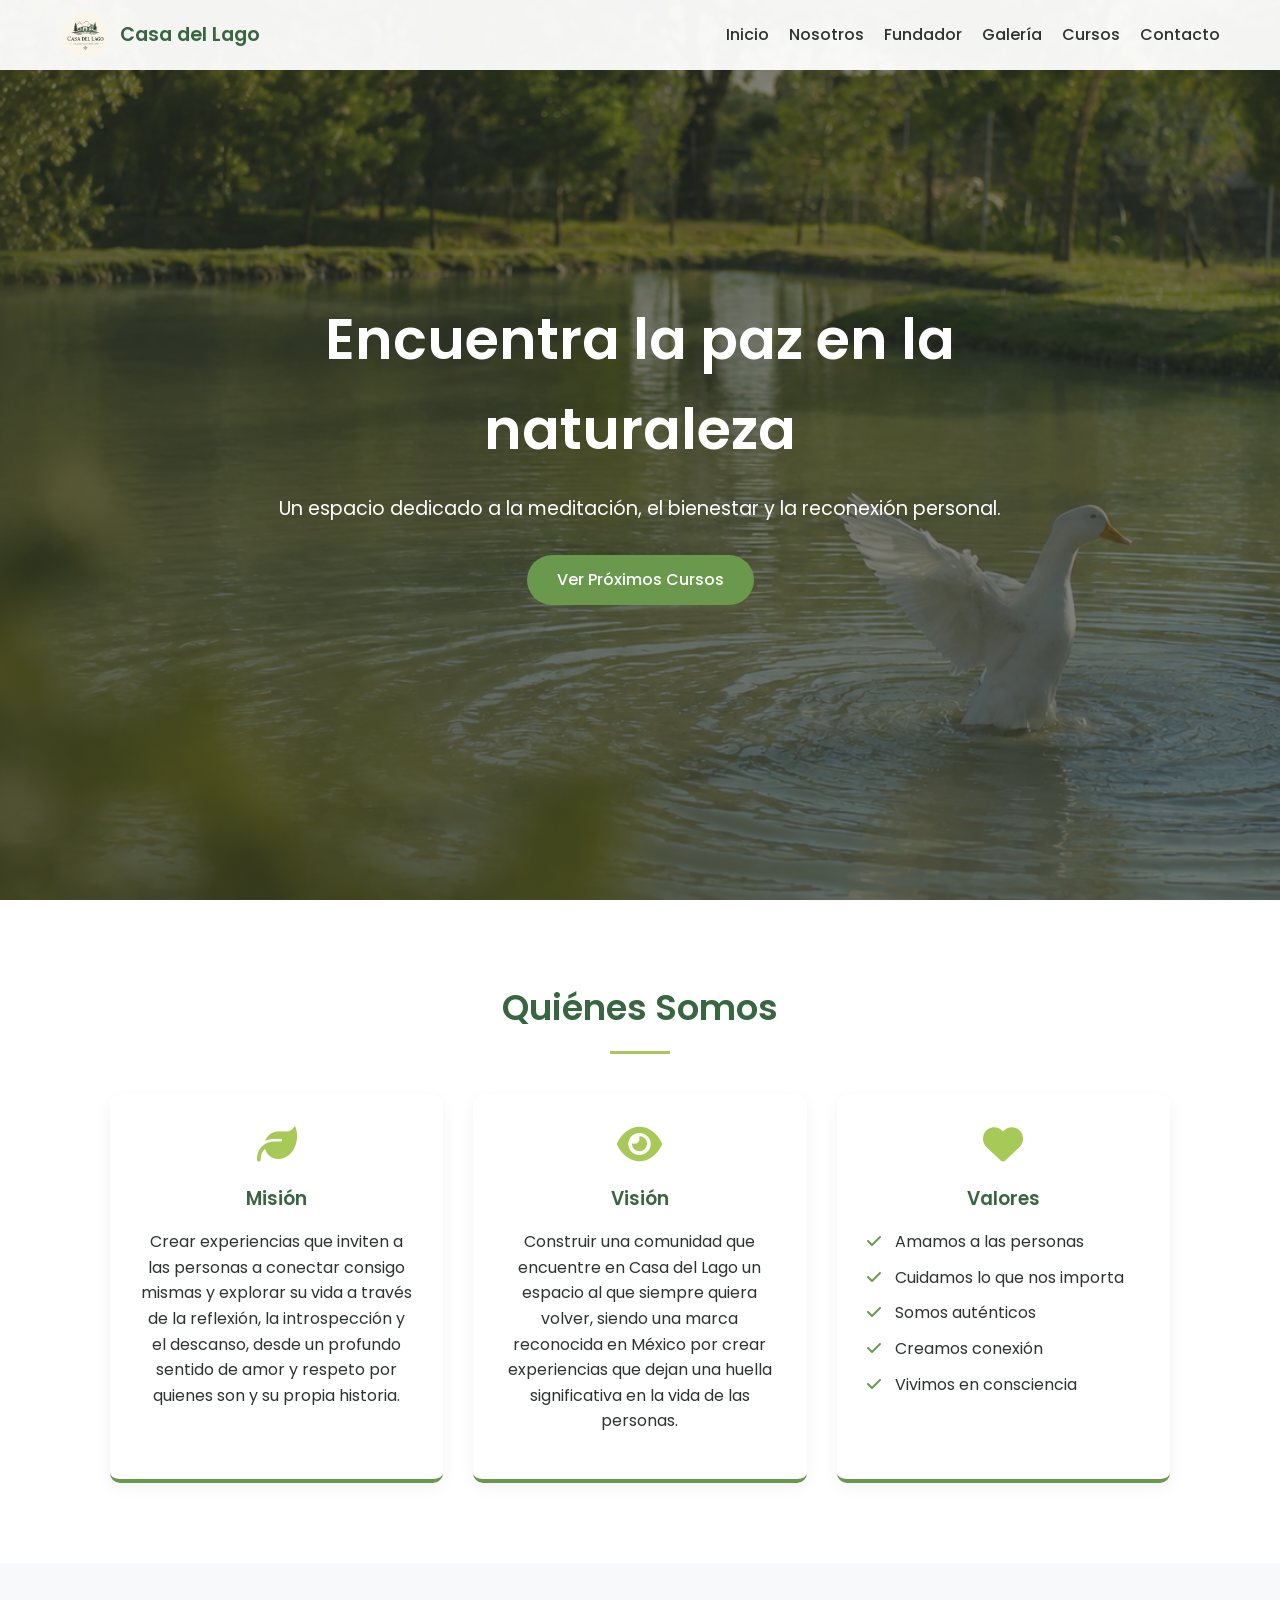
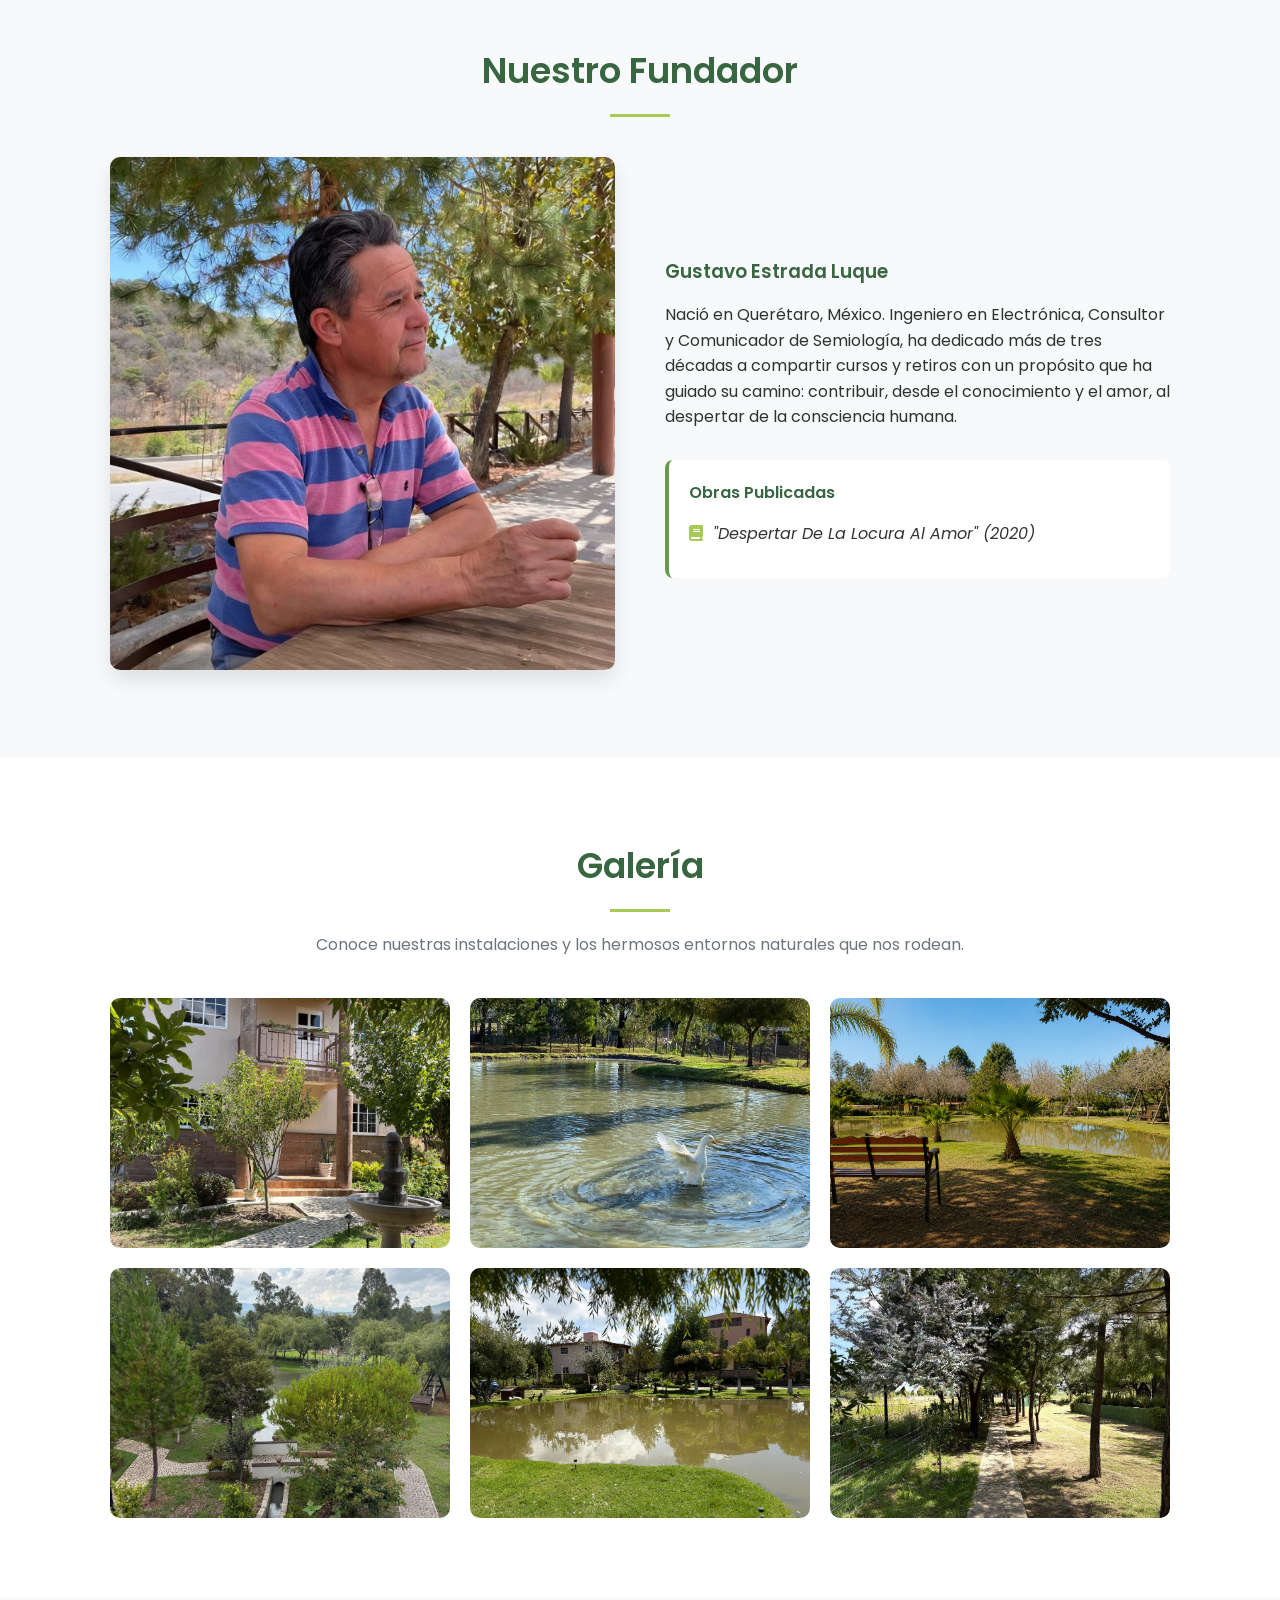
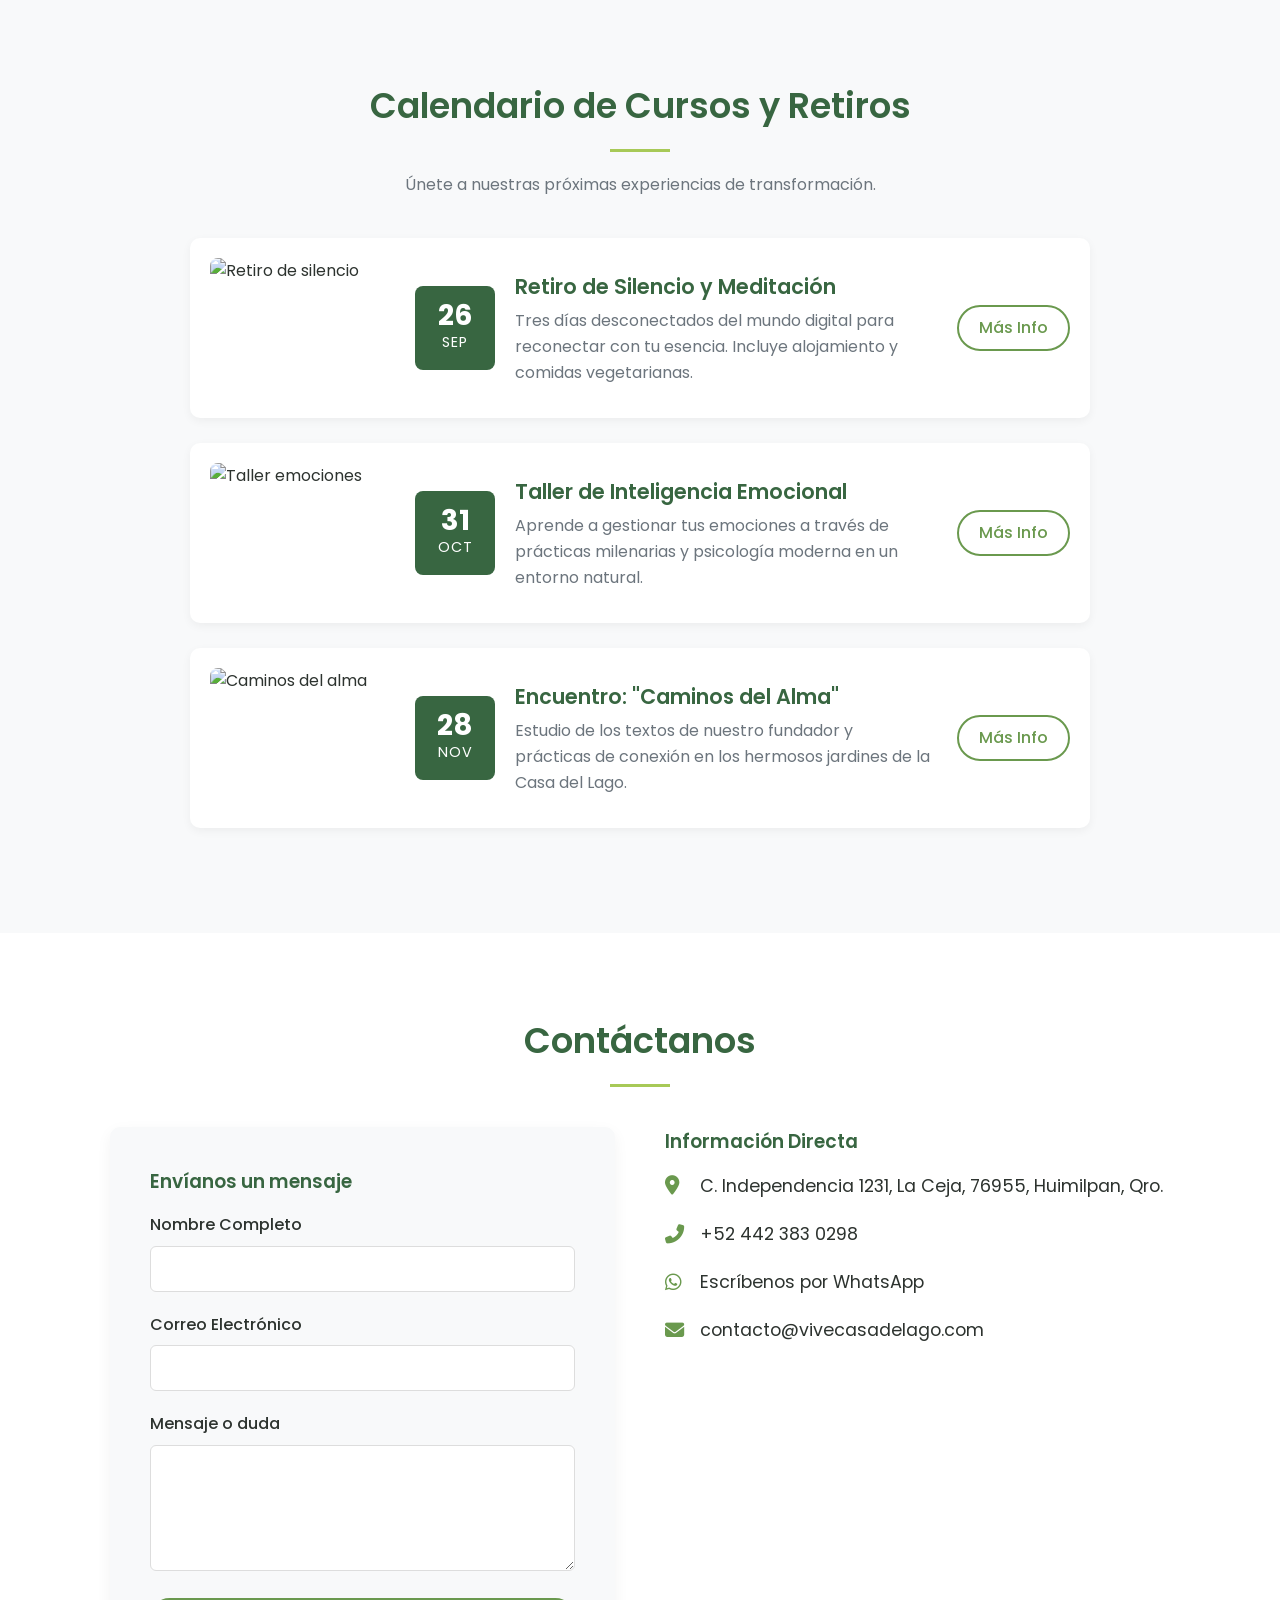
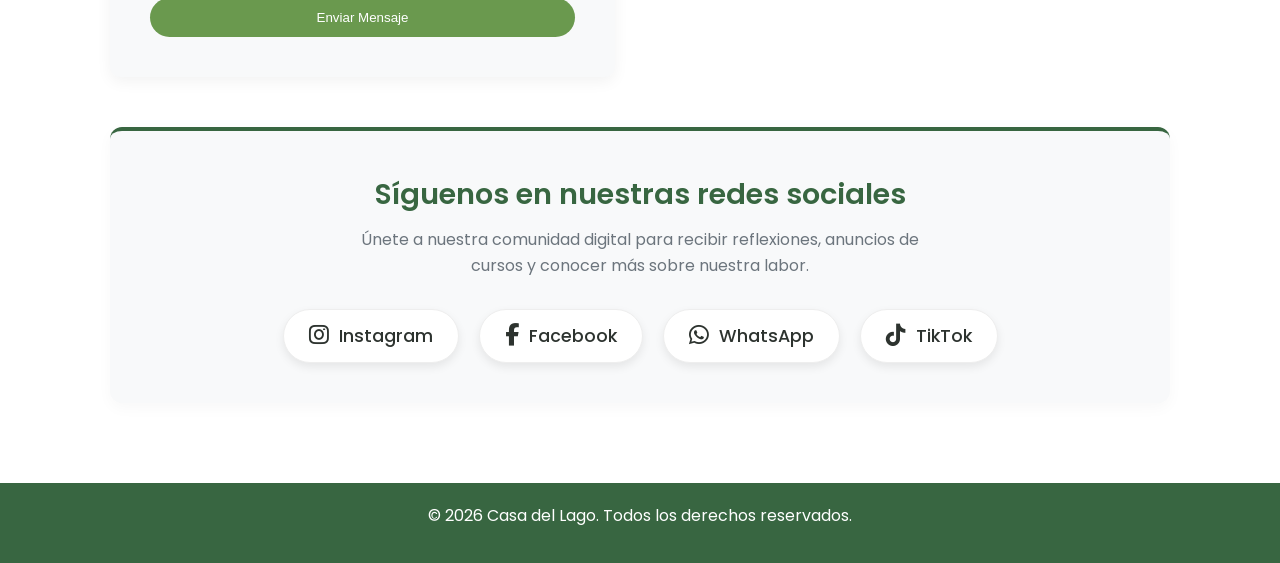
==== index.html @ ac2b89fc "Add files via upload" ====
<!DOCTYPE html>
<html lang="es">
<head>
    <meta charset="UTF-8">
    <meta name="viewport" content="width=device-width, initial-scale=1.0">
    <title>Casa del Lago | Centro de retiros</title>
    <!-- Google Fonts: Poppins -->
    <link href="https://fonts.googleapis.com/css2?family=Poppins:wght@300;400;500;600;700&display=swap" rel="stylesheet">
    <!-- Font Awesome -->
    <link rel="stylesheet" href="https://cdnjs.cloudflare.com/ajax/libs/font-awesome/6.4.0/css/all.min.css">
    <link rel="stylesheet" href="css/styles.css">
</head>
<body>

    <!-- Navegación -->
    <nav id="navbar">
        <div class="nav-container">
            <div class="logo">
                <img src="./assets/logo_sf.png" alt="Logo Casa del Lago">
                <span>Casa del Lago</span>
            </div>
            <ul class="nav-links">
                <li><a href="#inicio">Inicio</a></li>
                <li><a href="#nosotros">Nosotros</a></li>
                <li><a href="#fundador">Fundador</a></li>
                <li><a href="#galeria">Galería</a></li>
                <li><a href="#calendario">Cursos</a></li>
                <li><a href="#contacto">Contacto</a></li>
            </ul>
            <div class="hamburger">
                <i class="fas fa-bars"></i>
            </div>
        </div>
    </nav>

    <!-- Sección Inicio -->
    <header id="inicio" class="hero-section">
        <div class="hero-content">
            <h1>Encuentra la paz en la naturaleza</h1>
            <p>Un espacio dedicado a la meditación, el bienestar y la reconexión personal.</p>
            <a href="#calendario" class="btn-primary">Ver Próximos Cursos</a>
        </div>
    </header>

    <!-- Sección Nosotros -->
    <section id="nosotros" class="section">
        <div class="container">
            <h2 class="section-title">Quiénes Somos</h2>
            <div class="grid-3">
                <div class="card">
                    <i class="fas fa-leaf card-icon"></i>
                    <h3>Misión</h3>
                    <p>Crear experiencias que inviten a las personas a conectar consigo mismas y explorar su vida a través de la reflexión, la introspección y el descanso, desde un profundo sentido de amor y respeto por quienes son y su propia historia.</p>
                </div>
                <div class="card">
                    <i class="fas fa-eye card-icon"></i>
                    <h3>Visión</h3>
                    <p>Construir una comunidad que encuentre en Casa del Lago un espacio al que siempre quiera volver, siendo una marca reconocida en México por crear experiencias que dejan una huella significativa en la vida de las personas.</p>
                </div>
                <div class="card">
                    <i class="fas fa-heart card-icon"></i>
                    <h3>Valores</h3>
                    <ul class="valores-list">
                        <li><i class="fas fa-check"></i> Amamos a las personas</li>
                        <li><i class="fas fa-check"></i> Cuidamos lo que nos importa</li>
                        <li><i class="fas fa-check"></i> Somos auténticos</li>
                        <li><i class="fas fa-check"></i> Creamos conexión</li>
                        <li><i class="fas fa-check"></i> Vivimos en consciencia</li>

                    </ul>
                </div>
            </div>
        </div>
    </section>

    <!-- Sección Fundador -->
    <section id="fundador" class="section bg-light">
        <div class="container">
            <h2 class="section-title">Nuestro Fundador</h2>
            <div class="fundador-content">
                <div class="fundador-img">
                    <img src="./assets/Fundador.jpeg" alt="Fundador Casa del Lago">
                </div>
                <div class="fundador-texto">
                    <h3>Gustavo Estrada Luque</h3>
                    <p>Nació en Querétaro, México. Ingeniero en Electrónica, Consultor y Comunicador de Semiología, ha dedicado más de tres décadas a compartir cursos y retiros con un propósito que ha guiado su camino: contribuir, desde el conocimiento y el amor, al despertar de la consciencia humana.</p>
                    <div class="libros-section">
                        <h4>Obras Publicadas</h4>
                        <ul class="libros-list">
                        <!--<li url ="https://www.amazon.com.mx/Despertar-Locura-Al-Amor-Reflexiones/dp/1506535712"><i class="fas fa-book"></i> <em>"Despertar De La Locura Al Amor"</em> (2020)</li> -->
                        <li>
                          <i class="fas fa-book"></i> 
                          <a href="https://www.amazon.com.mx/Despertar-Locura-Al-Amor-Reflexiones/dp/1506535712" target="_blank" rel="noopener noreferrer" class="enlace-libro">
                            <em>"Despertar De La Locura Al Amor" (2020)</em>
                          </a> 
                        </li>
                        </ul>
                    </div>
                </div>
            </div>
        </div>
    </section>

    <!-- Sección Galería (NUEVA) -->
    <section id="galeria" class="section">
        <div class="container">
            <h2 class="section-title">Galería</h2>
            <p class="section-subtitle">Conoce nuestras instalaciones y los hermosos entornos naturales que nos rodean.</p>
            <div class="galeria-grid">
                <!-- Reemplazar src con imágenes de tu galería -->
                <img src="./assets/Galeria_1.jpeg" alt="Yoga en la naturaleza" class="galeria-img">
                <img src="./assets/Galeria_2.jpg" alt="Jardines del centro" class="galeria-img">
                <img src="./assets/Galeria_3.png" alt="Meditación grupal" class="galeria-img">
                <img src="./assets/Galeria_4.jpeg" alt="Habitaciones de retiro" class="galeria-img">
                <img src="./assets/Galeria_5.JPEG" alt="Sendero natural" class="galeria-img">
                <img src="./assets/Galeria_6.JPEG" alt="Capilla de oración" class="galeria-img">
            </div>
        </div>
    </section>

    <!-- Sección Calendario / Cursos (ACTUALIZADA CON IMÁGENES) -->
    <section id="calendario" class="section bg-light">
        <div class="container">
            <h2 class="section-title">Calendario de Cursos y Retiros</h2>
            <p class="section-subtitle">Únete a nuestras próximas experiencias de transformación.</p>
            
            <div class="calendario-lista">
                <!-- Curso 1 -->
                <div class="curso-item">
                    <div class="curso-img">
                        <img src="https://images.unsplash.com/photo-1593811167562-9cef47bfc4d7?ixlib=rb-4.0.3&auto=format&fit=crop&w=400&q=80" alt="Retiro de silencio">
                    </div>
                    <div class="curso-fecha">
                        <span class="dia">26</span>
                        <span class="mes">SEP</span>
                    </div>
                    <div class="curso-info">
                        <h3>Retiro de Silencio y Meditación</h3>
                        <p>Tres días desconectados del mundo digital para reconectar con tu esencia. Incluye alojamiento y comidas vegetarianas.</p>
                    </div>
                    <div class="curso-accion">
                        <a href="#contacto" class="btn-outline">Más Info</a>
                    </div>
                </div>

                <!-- Curso 2 -->
                <div class="curso-item">
                    <div class="curso-img">
                        <img src="https://images.unsplash.com/photo-1524863479829-916d8e77f114?ixlib=rb-4.0.3&auto=format&fit=crop&w=400&q=80" alt="Taller emociones">
                    </div>
                    <div class="curso-fecha">
                        <span class="dia">31</span>
                        <span class="mes">OCT</span>
                    </div>
                    <div class="curso-info">
                        <h3>Taller de Inteligencia Emocional</h3>
                        <p>Aprende a gestionar tus emociones a través de prácticas milenarias y psicología moderna en un entorno natural.</p>
                    </div>
                    <div class="curso-accion">
                        <a href="#contacto" class="btn-outline">Más Info</a>
                    </div>
                </div>

                <!-- Curso 3 -->
                <div class="curso-item">
                    <div class="curso-img">
                        <img src="https://images.unsplash.com/photo-1505909182942-e2f09aee3e89?ixlib=rb-4.0.3&auto=format&fit=crop&w=400&q=80" alt="Caminos del alma">
                    </div>
                    <div class="curso-fecha">
                        <span class="dia">28</span>
                        <span class="mes">NOV</span>
                    </div>
                    <div class="curso-info">
                        <h3>Encuentro: "Caminos del Alma"</h3>
                        <p>Estudio de los textos de nuestro fundador y prácticas de conexión en los hermosos jardines de la Casa del Lago.</p>
                    </div>
                    <div class="curso-accion">
                        <a href="#contacto" class="btn-outline">Más Info</a>
                    </div>
                </div>
            </div>
        </div>
    </section>

    <!-- Sección Contacto -->
    <section id="contacto" class="section">
        <div class="container">
            <h2 class="section-title">Contáctanos</h2>
            <div class="contacto-grid">
                
                <div class="contacto-form">
                    <h3>Envíanos un mensaje</h3>
                    <form action="https://formspree.io/f/TU_ID_DE_FORMSPREE" method="POST">
                        <div class="form-group">
                            <label for="nombre">Nombre Completo</label>
                            <input type="text" id="nombre" name="nombre" required>
                        </div>
                        <div class="form-group">
                            <label for="email">Correo Electrónico</label>
                            <input type="email" id="email" name="email" required>
                        </div>
                        <div class="form-group">
                            <label for="mensaje">Mensaje o duda</label>
                            <textarea id="mensaje" name="mensaje" rows="5" required></textarea>
                        </div>
                        <button type="submit" class="btn-primary btn-block">Enviar Mensaje</button>
                    </form>
                </div>

                <div class="contacto-info">
                    <h3>Información Directa</h3>
                    <ul class="info-list">
                        <li><i class="fas fa-map-marker-alt"></i><span>C. Independencia 1231, La Ceja, 76955, Huimilpan, Qro.</span></li>
                        <li><i class="fas fa-phone-alt"></i><span>+52 442 383 0298</span></li>
                        <li><i class="fab fa-whatsapp"></i><a href="https://wa.me/524423830298" target="_blank">Escríbenos por WhatsApp</a></li>
                        <li><i class="fas fa-envelope"></i><a href="mailto:contacto@vivecasadelago.com">contacto@vivecasadelago.com</a></li>
                    </ul>
                    <div class="mapa-container">
                        <iframe src="https://www.google.com/maps/embed?pb=!1m17!1m12!1m3!1d3739.834804697147!2d-100.27777492476069!3d20.389699981104616!2m3!1f0!2f0!3f0!3m2!1i1024!2i768!4f13.1!3m2!1m1!2zMjDCsDIzJzIyLjkiTiAxMDDCsDE2JzMwLjciVw!5e0!3m2!1ses-419!2smx!4v1786908043036!5m2!1ses-419!2smx" width="100%" height="250" style="border:0;" allowfullscreen="" loading="lazy" referrerpolicy="no-referrer-when-downgrade"></iframe>
                    </div>
                </div>
            </div>

            <!-- SECCIÓN DE REDES SOCIALES (NUEVA) -->
            <div class="redes-destacadas">
                <h3>Síguenos en nuestras redes sociales</h3>
                <p>Únete a nuestra comunidad digital para recibir reflexiones, anuncios de cursos y conocer más sobre nuestra labor.</p>
                <div class="redes-iconos-grandes">
                    <!-- Reemplaza los enlaces # con las URLs reales de tus redes -->
                    <a href="https://www.instagram.com/vivecasadelago/" target="_blank" class="red-btn instagram">
                        <i class="fab fa-instagram"></i> Instagram
                    </a>
                    <a href="https://www.facebook.com/vivecasadelago/" target="_blank" class="red-btn facebook">
                        <i class="fab fa-facebook-f"></i> Facebook
                    </a>
                    <a href="https://wa.me/524423830298" target="_blank" class="red-btn whatsapp">
                        <i class="fab fa-whatsapp"></i> WhatsApp
                    </a>
                    <a href="https://tiktok.com/@vivecasadelago" target="_blank" class="red-btn tiktok">
                        <i class="fab fa-tiktok"></i> TikTok
                    </a>
                </div>
            </div>
        </div>
    </section>

    <footer>
        <div class="container">
            <p>&copy; 2026 Casa del Lago. Todos los derechos reservados.</p>
        </div>
    </footer>

    <script src="js/script.js"></script>
</body>
</html>
---- css/styles.css ----
/* Variables */
:root {
    --primary-green: #386641;
    --secondary-green: #6a994e;
    --light-green: #a7c957;
    --bg-white: #f8f9fa;
    --bg-pure: #ffffff;
    --text-dark: #2d332f;
    --text-light: #6c757d;
    --font-main: 'Poppins', sans-serif;
}

* { margin: 0; padding: 0; box-sizing: border-box; }
body { font-family: var(--font-main); color: var(--text-dark); background-color: var(--bg-pure); line-height: 1.6; }
a { text-decoration: none; color: inherit; }
ul { list-style: none; }
h1, h2, h3, h4 { font-weight: 600; color: var(--primary-green); margin-bottom: 15px; }
p { margin-bottom: 15px; }

/* Botones */
.btn-primary { display: inline-block; background-color: var(--secondary-green); color: var(--bg-pure); padding: 12px 30px; border-radius: 30px; font-weight: 500; transition: background 0.3s ease, transform 0.2s ease; border: none; cursor: pointer; }
.btn-primary:hover { background-color: var(--primary-green); transform: translateY(-2px); color: white; }
.btn-outline { display: inline-block; border: 2px solid var(--secondary-green); color: var(--secondary-green); padding: 8px 20px; border-radius: 30px; font-weight: 500; transition: all 0.3s ease; }
.btn-outline:hover { background-color: var(--secondary-green); color: var(--bg-pure); }
.btn-block { display: block; width: 100%; }

/* Layouts */
.container { max-width: 1100px; margin: 0 auto; padding: 0 20px; }
.section { padding: 80px 0; }
.bg-light { background-color: var(--bg-white); }
.section-title { text-align: center; font-size: 2.2rem; margin-bottom: 40px; position: relative; }
.section-title::after { content: ''; display: block; width: 60px; height: 3px; background-color: var(--light-green); margin: 15px auto 0; }
.section-subtitle { text-align: center; margin-top: -20px; margin-bottom: 40px; color: var(--text-light); }

/* Navbar */
#navbar { position: fixed; top: 0; width: 100%; background-color: rgba(255, 255, 255, 0.95); box-shadow: 0 2px 10px rgba(0,0,0,0.05); z-index: 1000; transition: all 0.3s ease; }
.nav-container { display: flex; justify-content: space-between; align-items: center; padding: 10px 20px; max-width: 1200px; margin: 0 auto; }
.logo { display: flex; align-items: center; gap: 10px; }
.logo img { width: 50px; height: 50px; border-radius: 8px; object-fit: cover; }
.logo span { font-size: 1.2rem; font-weight: 600; color: var(--primary-green); }
.nav-links { display: flex; gap: 20px; }
.nav-links li a { font-weight: 500; transition: color 0.3s ease; }
.nav-links li a:hover { color: var(--secondary-green); }
.hamburger { display: none; font-size: 1.5rem; cursor: pointer; color: var(--primary-green); }

/* Hero */
.hero-section { background: linear-gradient(rgba(45, 51, 47, 0.6), rgba(45, 51, 47, 0.6)), url('../assets/portada1.png') no-repeat center center/cover; height: 100vh; display: flex; align-items: center; text-align: center; color: var(--bg-pure); }
.hero-content { max-width: 800px; margin: 0 auto; padding: 0 20px; }
.hero-content h1 { font-size: 3.5rem; color: var(--bg-pure); margin-bottom: 20px; }
.hero-content p { font-size: 1.2rem; margin-bottom: 30px; }

/* Nosotros */
.grid-3 { display: grid; grid-template-columns: repeat(auto-fit, minmax(300px, 1fr)); gap: 30px; }
.card { background: var(--bg-pure); padding: 30px; border-radius: 10px; box-shadow: 0 5px 15px rgba(0,0,0,0.05); text-align: center; border-bottom: 4px solid var(--secondary-green); transition: transform 0.3s ease; }
.card:hover { transform: translateY(-10px); }
.card-icon { font-size: 2.5rem; color: var(--light-green); margin-bottom: 20px; }
.valores-list { text-align: left; margin-top: 15px; }
.valores-list li { margin-bottom: 10px; }
.valores-list i { color: var(--secondary-green); margin-right: 10px; }

/* Fundador */
.fundador-content { display: flex; align-items: center; gap: 50px; }
.fundador-img { flex: 1; }
.fundador-img img { width: 100%; border-radius: 10px; box-shadow: 0 10px 20px rgba(0,0,0,0.1); }
.fundador-texto { flex: 1; }
.libros-section { margin-top: 30px; background: var(--bg-pure); padding: 20px; border-radius: 8px; border-left: 4px solid var(--secondary-green); }
.libros-list li { margin-bottom: 12px; display: flex; align-items: flex-start; gap: 10px; }
.libros-list i { color: var(--light-green); margin-top: 4px; }

/* Estado normal del enlace */
.enlace-libro {
  color: #333333; /* El color normal de tu texto (cámbialo según tu diseño) */
  text-decoration: none; /* Quita el subrayado por defecto si lo deseas */
  display: inline-block; /* Necesario para que el cambio de tamaño funcione correctamente */
  transition: all 0.3s ease; /* Hace que el cambio de color y tamaño sea suave (0.3 segundos) */
}

/* Estado cuando el cursor pasa por encima (hover) */
.enlace-libro:hover {
  color: #007BFF; /* Cambia al color que desees (ej. un azul clásico de enlace) */
  transform: scale(1.05); /* Aumenta el tamaño un 5%. Es mejor que usar font-size para evitar que el texto "salte" */
}

/* Opcional: Para darle estilo también al icono del libro en hover */
.enlace-libro:hover i {
  color: #ff9900; /* Cambia el color del icono (ej. color naranja de Amazon) */
}

/* Galería (NUEVO) */
.galeria-grid { display: grid; grid-template-columns: repeat(auto-fit, minmax(300px, 1fr)); gap: 20px; }
.galeria-img { width: 100%; height: 250px; object-fit: cover; border-radius: 10px; transition: transform 0.4s ease, box-shadow 0.4s ease; cursor: pointer; }
.galeria-img:hover { transform: scale(1.03); box-shadow: 0 15px 30px rgba(0,0,0,0.15); }

/* Calendario / Cursos (ACTUALIZADO) */
.calendario-lista { max-width: 900px; margin: 0 auto; }
.curso-item { display: flex; align-items: center; background: var(--bg-pure); margin-bottom: 25px; padding: 20px; border-radius: 10px; box-shadow: 0 3px 10px rgba(0,0,0,0.05); transition: transform 0.2s ease, box-shadow 0.2s ease; }
.curso-item:hover { transform: translateY(-5px); box-shadow: 0 8px 20px rgba(0,0,0,0.1); }

.curso-img { flex: 0 0 180px; height: 140px; margin-right: 25px; border-radius: 8px; overflow: hidden; }
.curso-img img { width: 100%; height: 100%; object-fit: cover; transition: transform 0.5s ease; }
.curso-item:hover .curso-img img { transform: scale(1.1); }

.curso-fecha { flex: 0 0 80px; text-align: center; background: var(--primary-green); color: var(--bg-pure); padding: 15px 10px; border-radius: 8px; margin-right: 20px; }
.curso-fecha .dia { display: block; font-size: 1.8rem; font-weight: 700; line-height: 1; }
.curso-fecha .mes { font-size: 0.9rem; text-transform: uppercase; letter-spacing: 1px; }

.curso-info { flex: 1; }
.curso-info h3 { margin-bottom: 5px; font-size: 1.3rem; }
.curso-info p { margin-bottom: 0; color: var(--text-light); }

.curso-accion { flex: 0 0 120px; text-align: right; margin-left: 20px; }

/* Contacto */
.contacto-grid { display: grid; grid-template-columns: 1fr 1fr; gap: 50px; margin-bottom: 50px; }
.contacto-form { background: var(--bg-white); padding: 40px; border-radius: 10px; box-shadow: 0 5px 15px rgba(0,0,0,0.05); }
.form-group { margin-bottom: 20px; }
.form-group label { display: block; margin-bottom: 8px; font-weight: 500; }
.form-group input, .form-group textarea { width: 100%; padding: 12px; border: 1px solid #ddd; border-radius: 6px; font-family: var(--font-main); }
.form-group input:focus, .form-group textarea:focus { outline: none; border-color: var(--secondary-green); }
.info-list li { display: flex; align-items: center; gap: 15px; margin-bottom: 20px; font-size: 1.1rem; }
.info-list i { color: var(--secondary-green); font-size: 1.2rem; width: 20px; }
.info-list a:hover { color: var(--primary-green); text-decoration: underline; }
.mapa-container { margin-top: 30px; border-radius: 10px; overflow: hidden; }


/* --- REDES SOCIALES DESTACADAS (NUEVA SECCIÓN) --- */
.redes-destacadas {
    background: var(--bg-white);
    padding: 40px;
    border-radius: 12px;
    text-align: center;
    box-shadow: 0 5px 15px rgba(0,0,0,0.03);
    border-top: 4px solid var(--primary-green);
}

.redes-destacadas h3 {
    margin-bottom: 10px;
    font-size: 1.8rem;
}

.redes-destacadas p {
    color: var(--text-light);
    margin-bottom: 30px;
    max-width: 600px;
    margin-left: auto;
    margin-right: auto;
}

.redes-iconos-grandes {
    display: flex;
    justify-content: center;
    flex-wrap: wrap;
    gap: 20px;
}

.red-btn {
    display: flex;
    align-items: center;
    gap: 10px;
    padding: 12px 25px;
    border-radius: 50px;
    font-weight: 500;
    font-size: 1.1rem;
    color: var(--text-dark);
    background: var(--bg-pure);
    box-shadow: 0 4px 10px rgba(0,0,0,0.08);
    transition: all 0.3s ease;
    border: 1px solid #eee;
}

.red-btn i {
    font-size: 1.4rem;
}

/* Colores de marca en hover */
.red-btn.instagram:hover {
    background: #E1306C;
    color: white;
    border-color: #E1306C;
}

.red-btn.facebook:hover {
    background: #1877F2;
    color: white;
    border-color: #1877F2;
}

.red-btn.whatsapp:hover {
    background: #25D366;
    color: white;
    border-color: #25D366;
}

.red-btn.tiktok:hover {
    background: #000000;
    color: white;
    border-color: #000000;
}



/* Footer */
footer { background: var(--primary-green); color: var(--bg-pure); text-align: center; padding: 20px 0; }

/* Responsive */
@media (max-width: 900px) {
    .fundador-content { flex-direction: column; }
    .contacto-grid { grid-template-columns: 1fr; }
}

@media (max-width: 768px) {
    .nav-links { display: none; flex-direction: column; position: absolute; top: 70px; left: 0; width: 100%; background: var(--bg-pure); box-shadow: 0 5px 10px rgba(0,0,0,0.1); padding: 20px 0; text-align: center; }
    .nav-links.active { display: flex; }
    .hamburger { display: block; }
    .hero-content h1 { font-size: 2.5rem; }
    
    .curso-item { flex-direction: column; text-align: center; }
    .curso-img { margin-right: 0; margin-bottom: 15px; width: 100%; flex: auto; height: 200px; }
    .curso-fecha { margin-right: 0; margin-bottom: 15px; width: 100px; }
    .curso-accion { margin-left: 0; margin-top: 15px; text-align: center; }
}
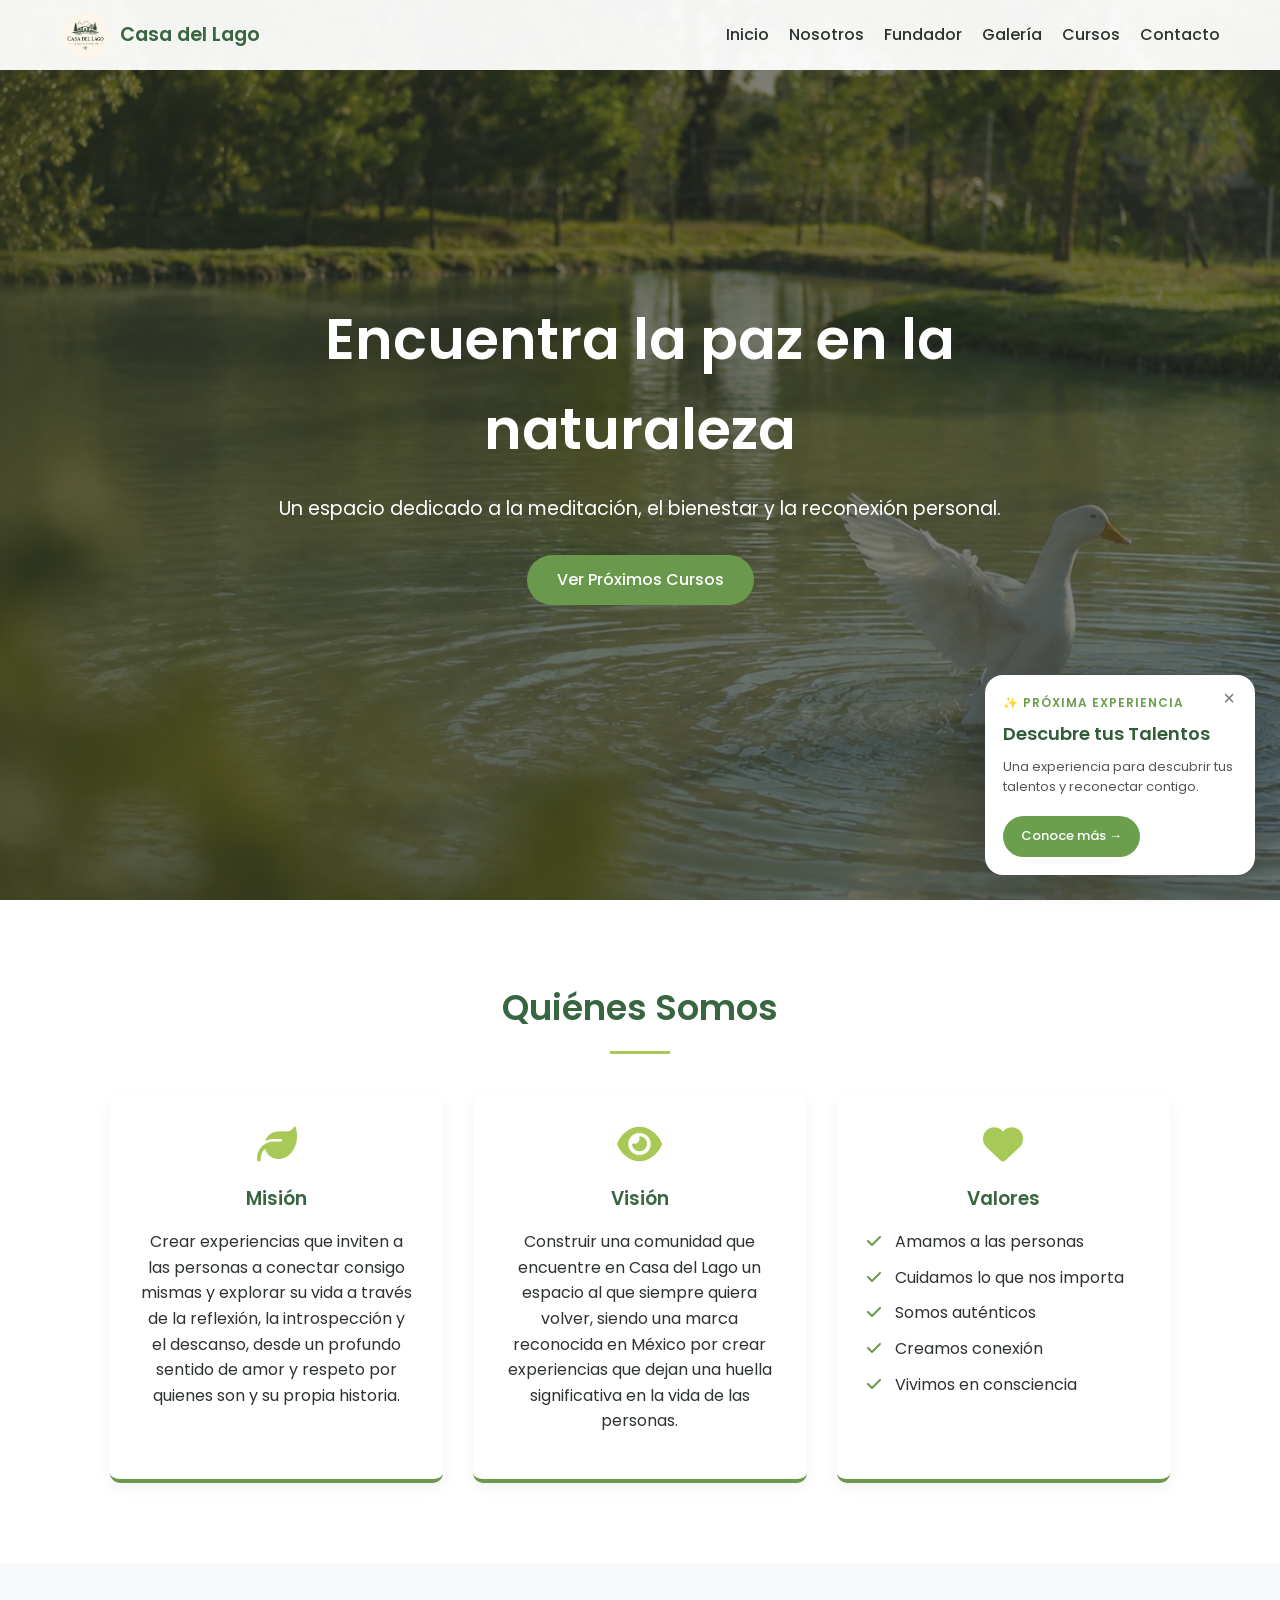
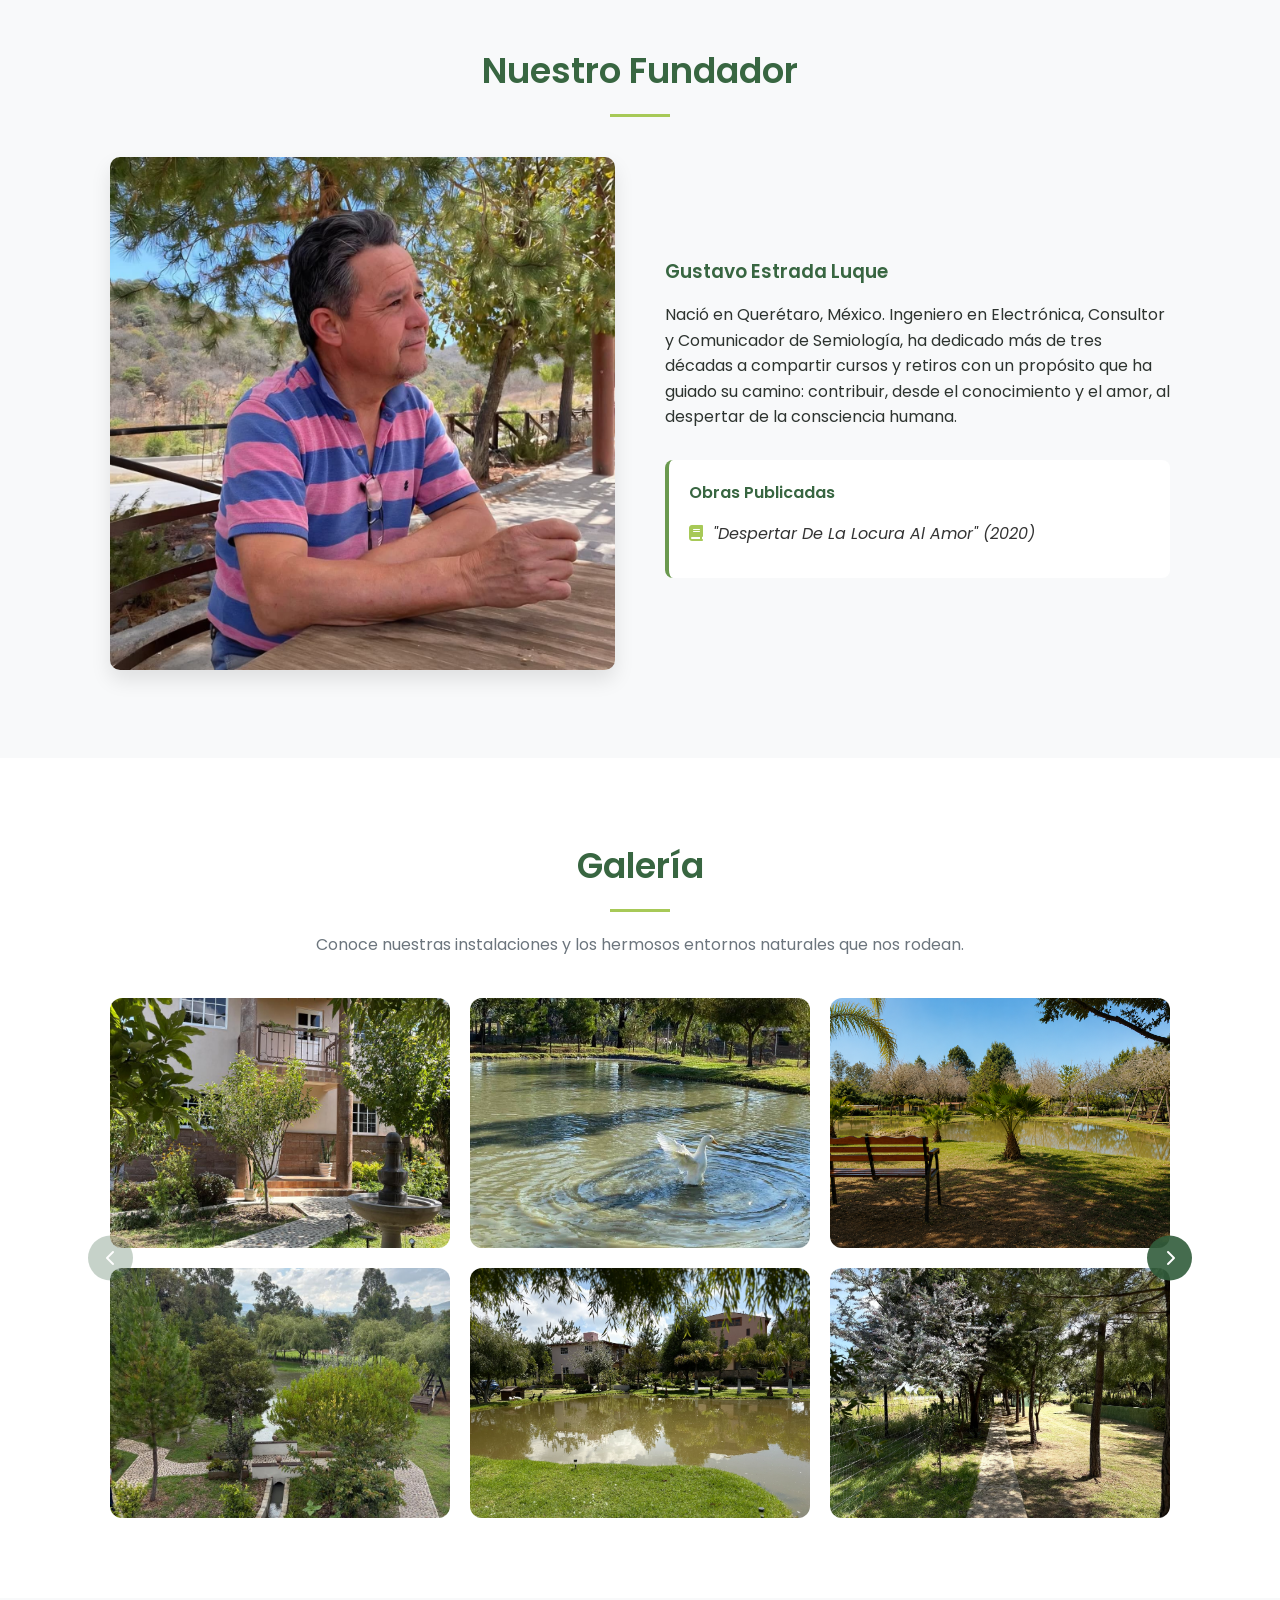
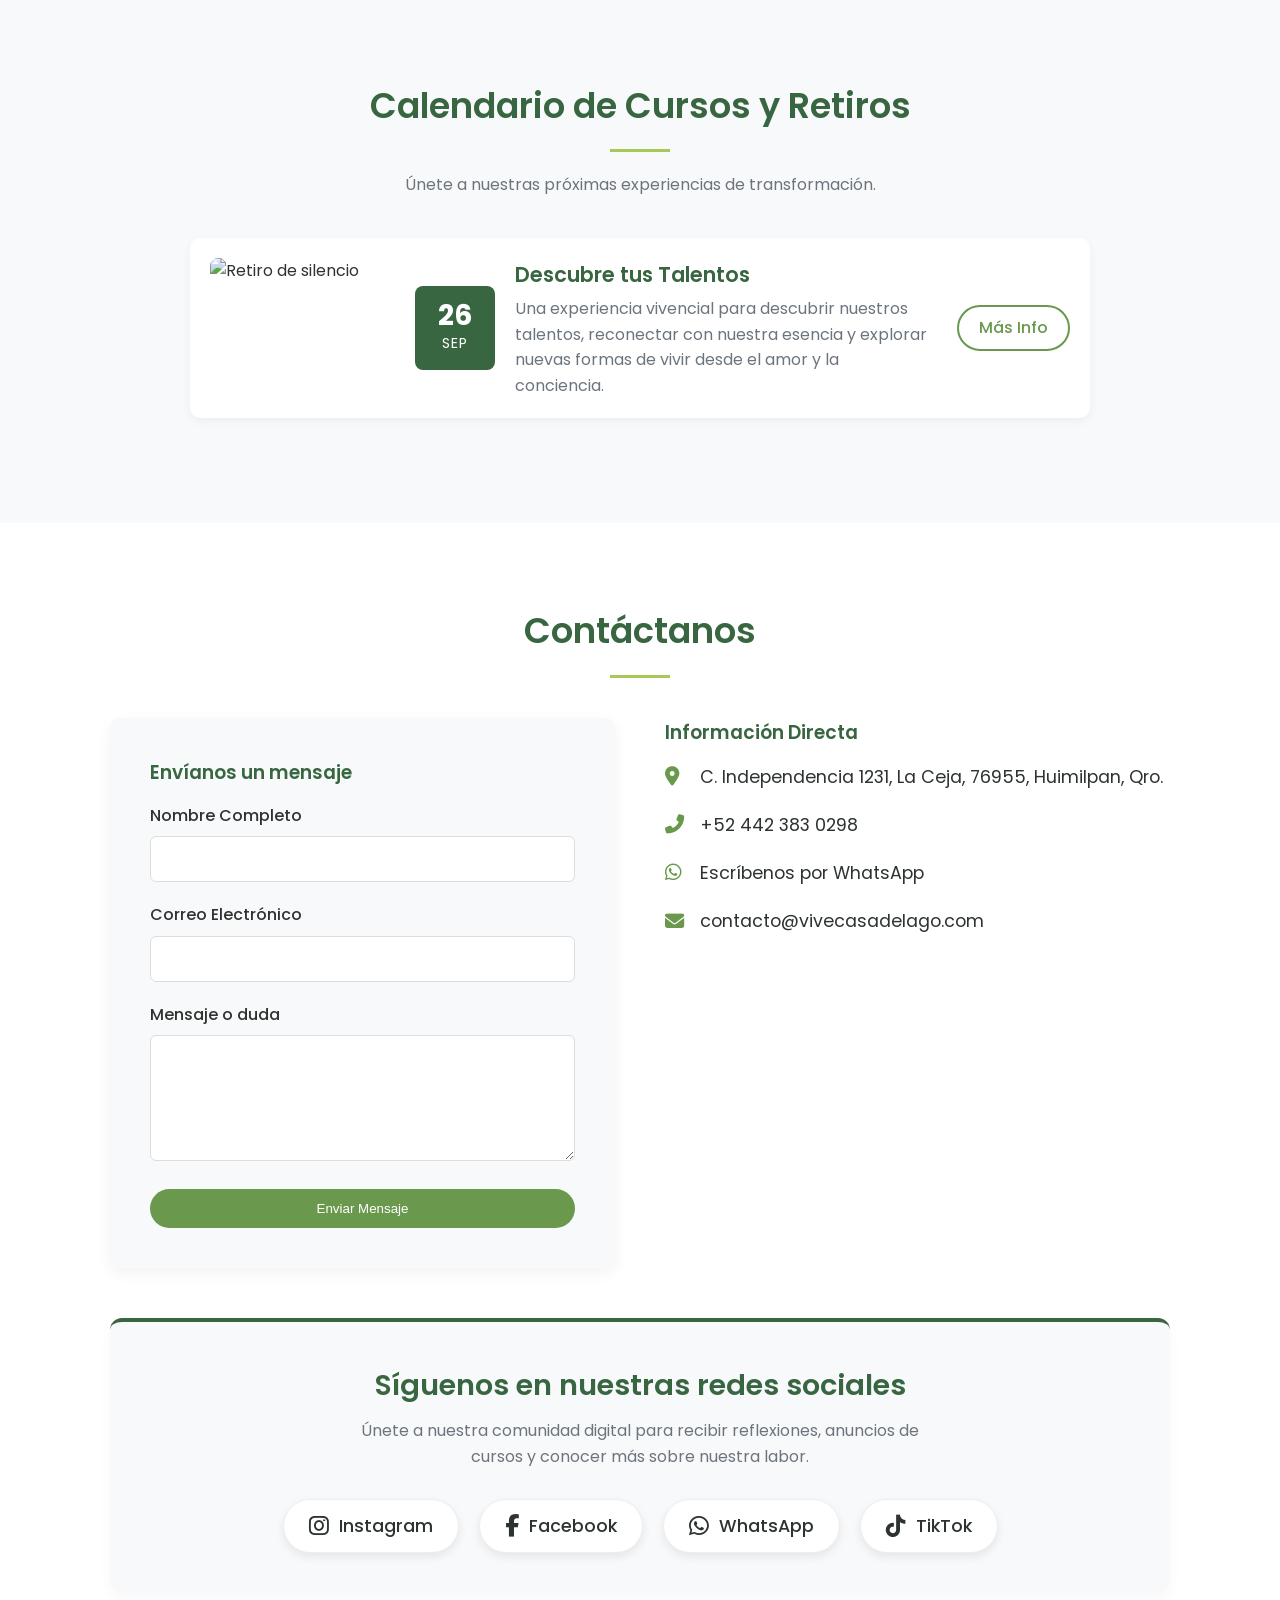
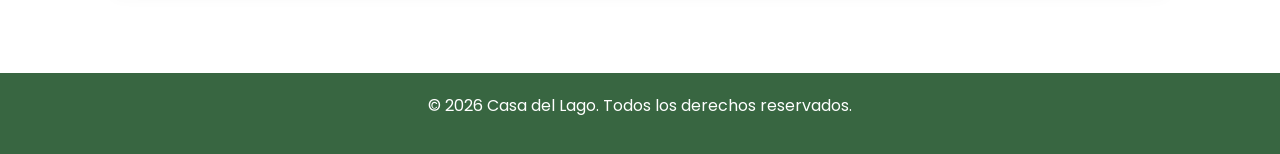
==== commit b37c0b08: "Add files via upload" ====
--- a/index.html
+++ b/index.html
@@ -9,6 +9,103 @@
     <!-- Font Awesome -->
     <link rel="stylesheet" href="https://cdnjs.cloudflare.com/ajax/libs/font-awesome/6.4.0/css/all.min.css">
     <link rel="stylesheet" href="css/styles.css">
+    <style>
+    /* POPUP CURSO */
+    .curso-popup {
+        position: fixed;
+        bottom: 25px;
+        right: 25px;
+        width: 270px;
+        background: white;
+        border-radius: 18px;
+        box-shadow: 0 8px 30px rgba(0, 0, 0, 0.18);
+        z-index: 9999;
+        overflow: hidden;
+        animation: aparecerPopup 0.5s ease;
+    }
+
+    .curso-popup-contenido {
+        padding: 18px;
+        position: relative;
+    }
+
+    .curso-popup-cerrar {
+        position: absolute;
+        top: 10px;
+        right: 12px;
+        width: 28px;
+        height: 28px;
+        border: none;
+        background: transparent;
+        font-size: 20px;
+        color: #777;
+        cursor: pointer;
+        z-index: 2;
+    }
+
+    .curso-popup-cerrar:hover {
+        color: #333;
+    }
+
+    .curso-popup-etiqueta {
+        font-size: 12px;
+        font-weight: 600;
+        color: #6b9f4e;
+        text-transform: uppercase;
+        letter-spacing: 1px;
+        margin-bottom: 8px;
+    }
+
+    .curso-popup h3 {
+        margin: 0 0 8px;
+        font-size: 18px;
+        color: #315d3b;
+    }
+
+    .curso-popup p {
+        margin: 0 0 18px;
+        font-size: 13px;
+        line-height: 1.6;
+        color: #555;
+    }
+
+    .curso-popup-link {
+        display: inline-block;
+        background: #6b9f4e;
+        color: white;
+        padding: 10px 18px;
+        border-radius: 25px;
+        text-decoration: none;
+        font-size: 13px;
+        font-weight: 500;
+        transition: 0.3s;
+    }
+
+    .curso-popup-link:hover {
+        background: #56863f;
+        transform: translateY(-1px);
+    }
+
+    @keyframes aparecerPopup {
+        from {
+            opacity: 0;
+            transform: translateY(30px);
+        }
+        to {
+            opacity: 1;
+            transform: translateY(0);
+        }
+    }
+
+    /* Adaptación para celular */
+    @media (max-width: 600px) {
+        .curso-popup {
+            width: calc(100% - 30px);
+            right: 15px;
+            bottom: 15px;
+        }
+    }
+</style>
 </head>
 <body>
 
@@ -106,15 +203,53 @@
         <div class="container">
             <h2 class="section-title">Galería</h2>
             <p class="section-subtitle">Conoce nuestras instalaciones y los hermosos entornos naturales que nos rodean.</p>
-            <div class="galeria-grid">
-                <!-- Reemplazar src con imágenes de tu galería -->
-                <img src="./assets/Galeria_1.jpeg" alt="Yoga en la naturaleza" class="galeria-img">
-                <img src="./assets/Galeria_2.jpg" alt="Jardines del centro" class="galeria-img">
-                <img src="./assets/Galeria_3.png" alt="Meditación grupal" class="galeria-img">
-                <img src="./assets/Galeria_4.jpeg" alt="Habitaciones de retiro" class="galeria-img">
-                <img src="./assets/Galeria_5.JPEG" alt="Sendero natural" class="galeria-img">
-                <img src="./assets/Galeria_6.JPEG" alt="Capilla de oración" class="galeria-img">
-            </div>
+           <div class="galeria-carrusel">
+
+    <!-- Flecha izquierda -->
+    <button class="galeria-flecha izquierda" id="galeriaAnterior">
+        <i class="fas fa-chevron-left"></i>
+    </button>
+
+    <!-- Fotos -->
+    <div class="galeria-ventana">
+
+        <div class="galeria-track" id="galeriaTrack">
+
+            <!-- GRUPO 1: 6 fotos -->
+            <div class="galeria-pagina">
+
+                <img src="./assets/Galeria_1.jpeg" alt="Casa del Lago" class="galeria-img">
+                <img src="./assets/Galeria_2.jpg" alt="Lago de Casa del Lago" class="galeria-img">
+                <img src="./assets/Galeria_3.png" alt="Entorno natural" class="galeria-img">
+                <img src="./assets/Galeria_4.jpeg" alt="Instalaciones de Casa del Lago" class="galeria-img">
+                <img src="./assets/Galeria_5.JPEG" alt="Sendero de Casa del Lago" class="galeria-img">
+                <img src="./assets/Galeria_6.JPEG" alt="Naturaleza de Casa del Lago" class="galeria-img">
+
+            </div>
+
+
+            <div class="galeria-pagina">
+
+                <img src="./assets/Galeria_7.jpeg" class="galeria-img">
+                <img src="./assets/Galeria_8.jpeg" class="galeria-img">
+                <img src="./assets/Galeria_9.jpeg" class="galeria-img">
+                <img src="./assets/Galeria_10.jpeg" class="galeria-img">
+                <img src="./assets/Galeria_11.jpeg" class="galeria-img">
+                <img src="./assets/Galeria_12.jpeg" class="galeria-img">
+
+            </div>
+        
+
+        </div>
+
+    </div>
+
+    <!-- Flecha derecha -->
+    <button class="galeria-flecha derecha" id="galeriaSiguiente">
+        <i class="fas fa-chevron-right"></i>
+    </button>
+
+</div>
         </div>
     </section>
 
@@ -135,8 +270,8 @@
                         <span class="mes">SEP</span>
                     </div>
                     <div class="curso-info">
-                        <h3>Retiro de Silencio y Meditación</h3>
-                        <p>Tres días desconectados del mundo digital para reconectar con tu esencia. Incluye alojamiento y comidas vegetarianas.</p>
+                        <h3>Descubre tus Talentos</h3>
+                        <p>Una experiencia vivencial para descubrir nuestros talentos, reconectar con nuestra esencia y explorar nuevas formas de vivir desde el amor y la conciencia.</p>
                     </div>
                     <div class="curso-accion">
                         <a href="#contacto" class="btn-outline">Más Info</a>
@@ -144,6 +279,7 @@
                 </div>
 
                 <!-- Curso 2 -->
+                 <!--
                 <div class="curso-item">
                     <div class="curso-img">
                         <img src="https://images.unsplash.com/photo-1524863479829-916d8e77f114?ixlib=rb-4.0.3&auto=format&fit=crop&w=400&q=80" alt="Taller emociones">
@@ -160,8 +296,9 @@
                         <a href="#contacto" class="btn-outline">Más Info</a>
                     </div>
                 </div>
-
+-->
                 <!-- Curso 3 -->
+                 <!--
                 <div class="curso-item">
                     <div class="curso-img">
                         <img src="https://images.unsplash.com/photo-1505909182942-e2f09aee3e89?ixlib=rb-4.0.3&auto=format&fit=crop&w=400&q=80" alt="Caminos del alma">
@@ -178,6 +315,7 @@
                         <a href="#contacto" class="btn-outline">Más Info</a>
                     </div>
                 </div>
+ -->               
             </div>
         </div>
     </section>
@@ -190,7 +328,7 @@
                 
                 <div class="contacto-form">
                     <h3>Envíanos un mensaje</h3>
-                    <form action="https://formspree.io/f/TU_ID_DE_FORMSPREE" method="POST">
+                    <form action="https://formspree.io/f/mljepojd" method="POST">
                         <div class="form-group">
                             <label for="nombre">Nombre Completo</label>
                             <input type="text" id="nombre" name="nombre" required>
@@ -250,6 +388,37 @@
         </div>
     </footer>
 
+<!-- POPUP NUEVO CURSO -->
+<div id="cursoPopup" class="curso-popup">
+
+    <div class="curso-popup-contenido">
+
+        <button 
+            class="curso-popup-cerrar" 
+            onclick="cerrarPopup()"
+            aria-label="Cerrar">
+            ×
+        </button>
+
+        <div class="curso-popup-etiqueta">
+            ✨ Próxima experiencia
+        </div>
+
+        <h3>Descubre tus Talentos</h3>
+
+        <p>
+            Una experiencia para descubrir tus talentos y
+            reconectar contigo.
+        </p>
+
+        <a href="#calendario" class="curso-popup-link">
+            Conoce más →
+        </a>
+
+    </div>
+
+</div>
+
     <script src="js/script.js"></script>
 </body>
 </html>
--- a/css/styles.css
+++ b/css/styles.css
@@ -219,3 +219,107 @@
     .curso-fecha { margin-right: 0; margin-bottom: 15px; width: 100px; }
     .curso-accion { margin-left: 0; margin-top: 15px; text-align: center; }
 }
+/* =========================================
+   CARRUSEL DE GALERÍA
+   ========================================= */
+
+.galeria-carrusel {
+    position: relative;
+    width: 100%;
+    margin-top: 35px;
+}
+
+.galeria-ventana {
+    width: 100%;
+    overflow: hidden;
+}
+
+.galeria-track {
+    display: flex;
+    transition: transform 0.5s ease;
+}
+
+.galeria-pagina {
+    min-width: 100%;
+    display: grid;
+    grid-template-columns: repeat(3, 1fr);
+    gap: 20px;
+}
+
+/* Fotos */
+
+.galeria-pagina .galeria-img {
+    width: 100%;
+    height: 250px;
+    object-fit: cover;
+    border-radius: 12px;
+    display: block;
+    transition: transform 0.3s ease;
+}
+
+.galeria-pagina .galeria-img:hover {
+    transform: scale(1.02);
+}
+
+/* Flechas */
+
+.galeria-flecha {
+    position: absolute;
+    top: 50%;
+    transform: translateY(-50%);
+    width: 45px;
+    height: 45px;
+    border: none;
+    border-radius: 50%;
+    background: rgba(49, 93, 59, 0.9);
+    color: white;
+    cursor: pointer;
+    z-index: 10;
+
+    display: flex;
+    align-items: center;
+    justify-content: center;
+
+    font-size: 16px;
+    transition: 0.3s;
+}
+
+.galeria-flecha:hover {
+    background: #6b9f4e;
+    transform: translateY(-50%) scale(1.08);
+}
+
+.galeria-flecha.izquierda {
+    left: -22px;
+}
+
+.galeria-flecha.derecha {
+    right: -22px;
+}
+
+.galeria-flecha:disabled {
+    opacity: 0.3;
+    cursor: default;
+}
+
+/* Celular */
+
+@media (max-width: 768px) {
+
+    .galeria-pagina {
+        grid-template-columns: repeat(2, 1fr);
+        gap: 12px;
+    }
+
+    .galeria-pagina .galeria-img {
+        height: 180px;
+    }
+
+    .galeria-flecha.izquierda {
+        left: 5px;
+    }
+
+    .galeria-flecha.derecha {
+        right: 5px;
+    }
+}
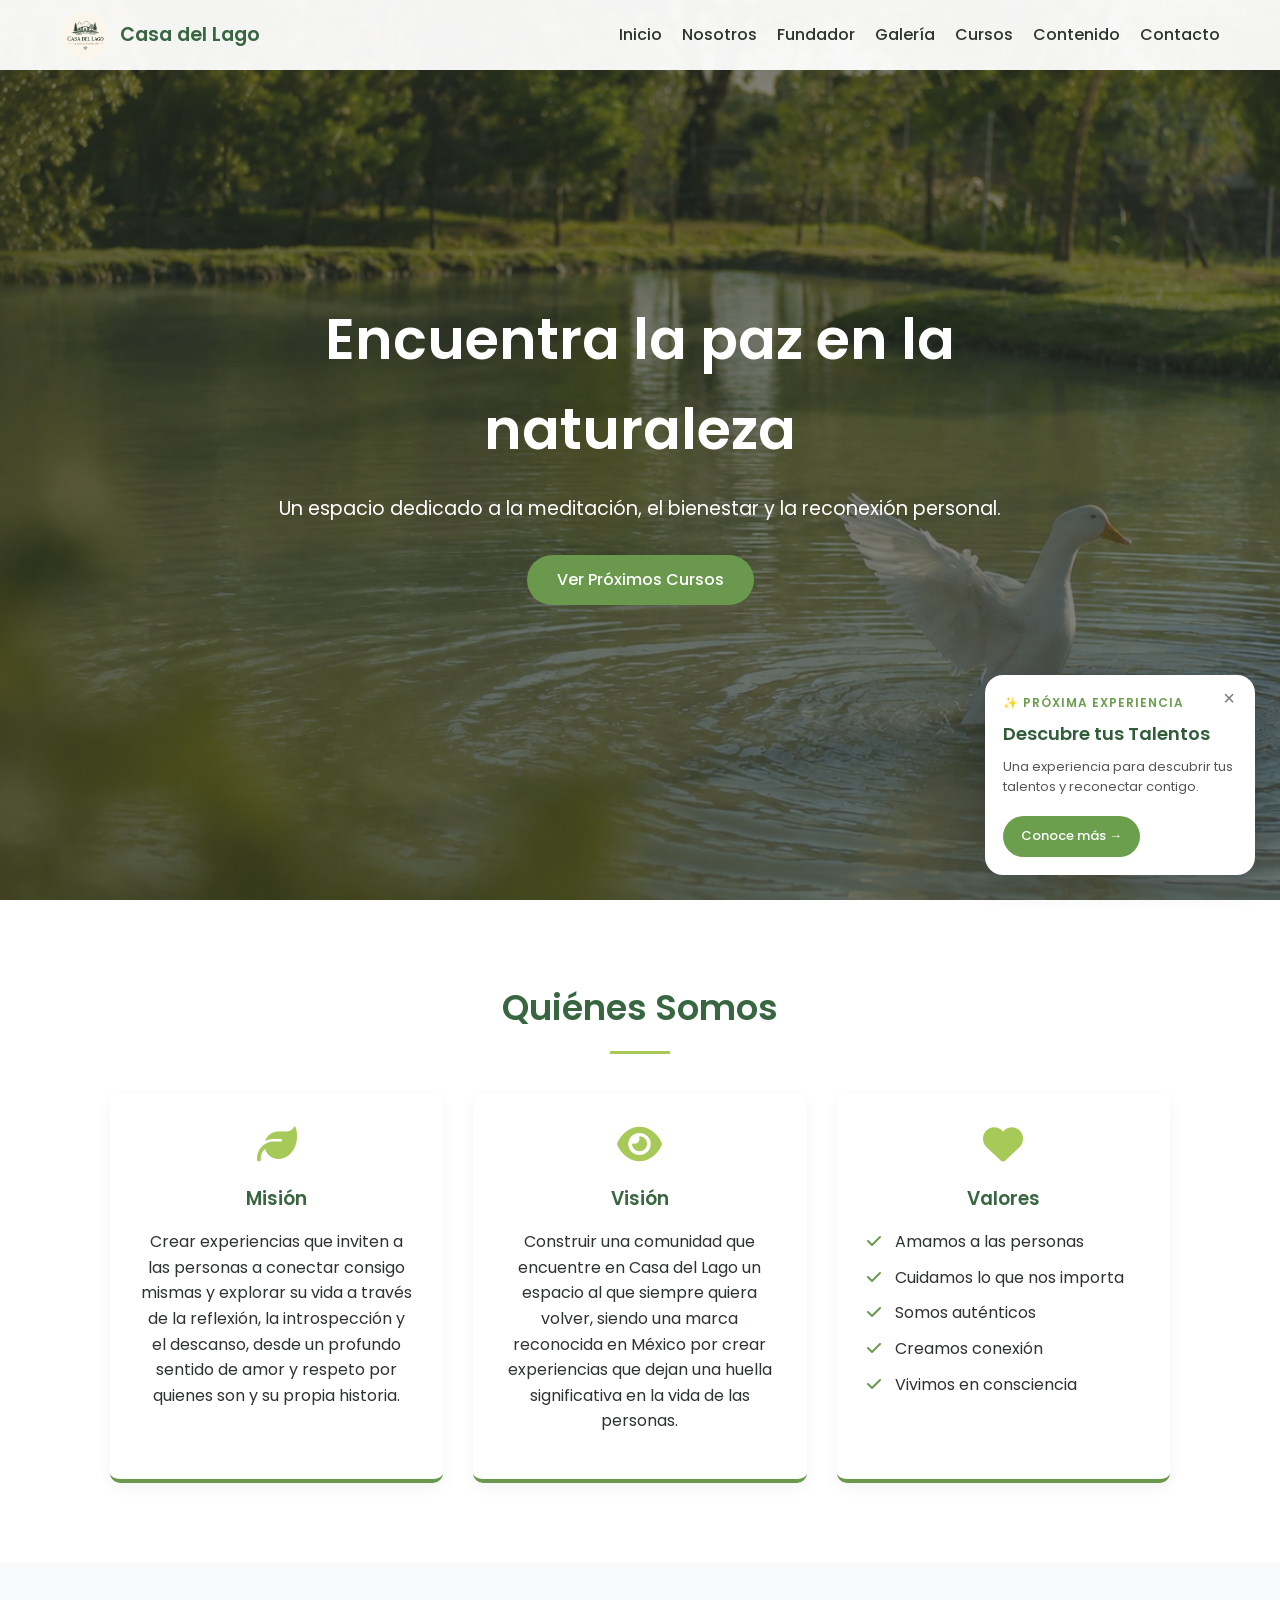
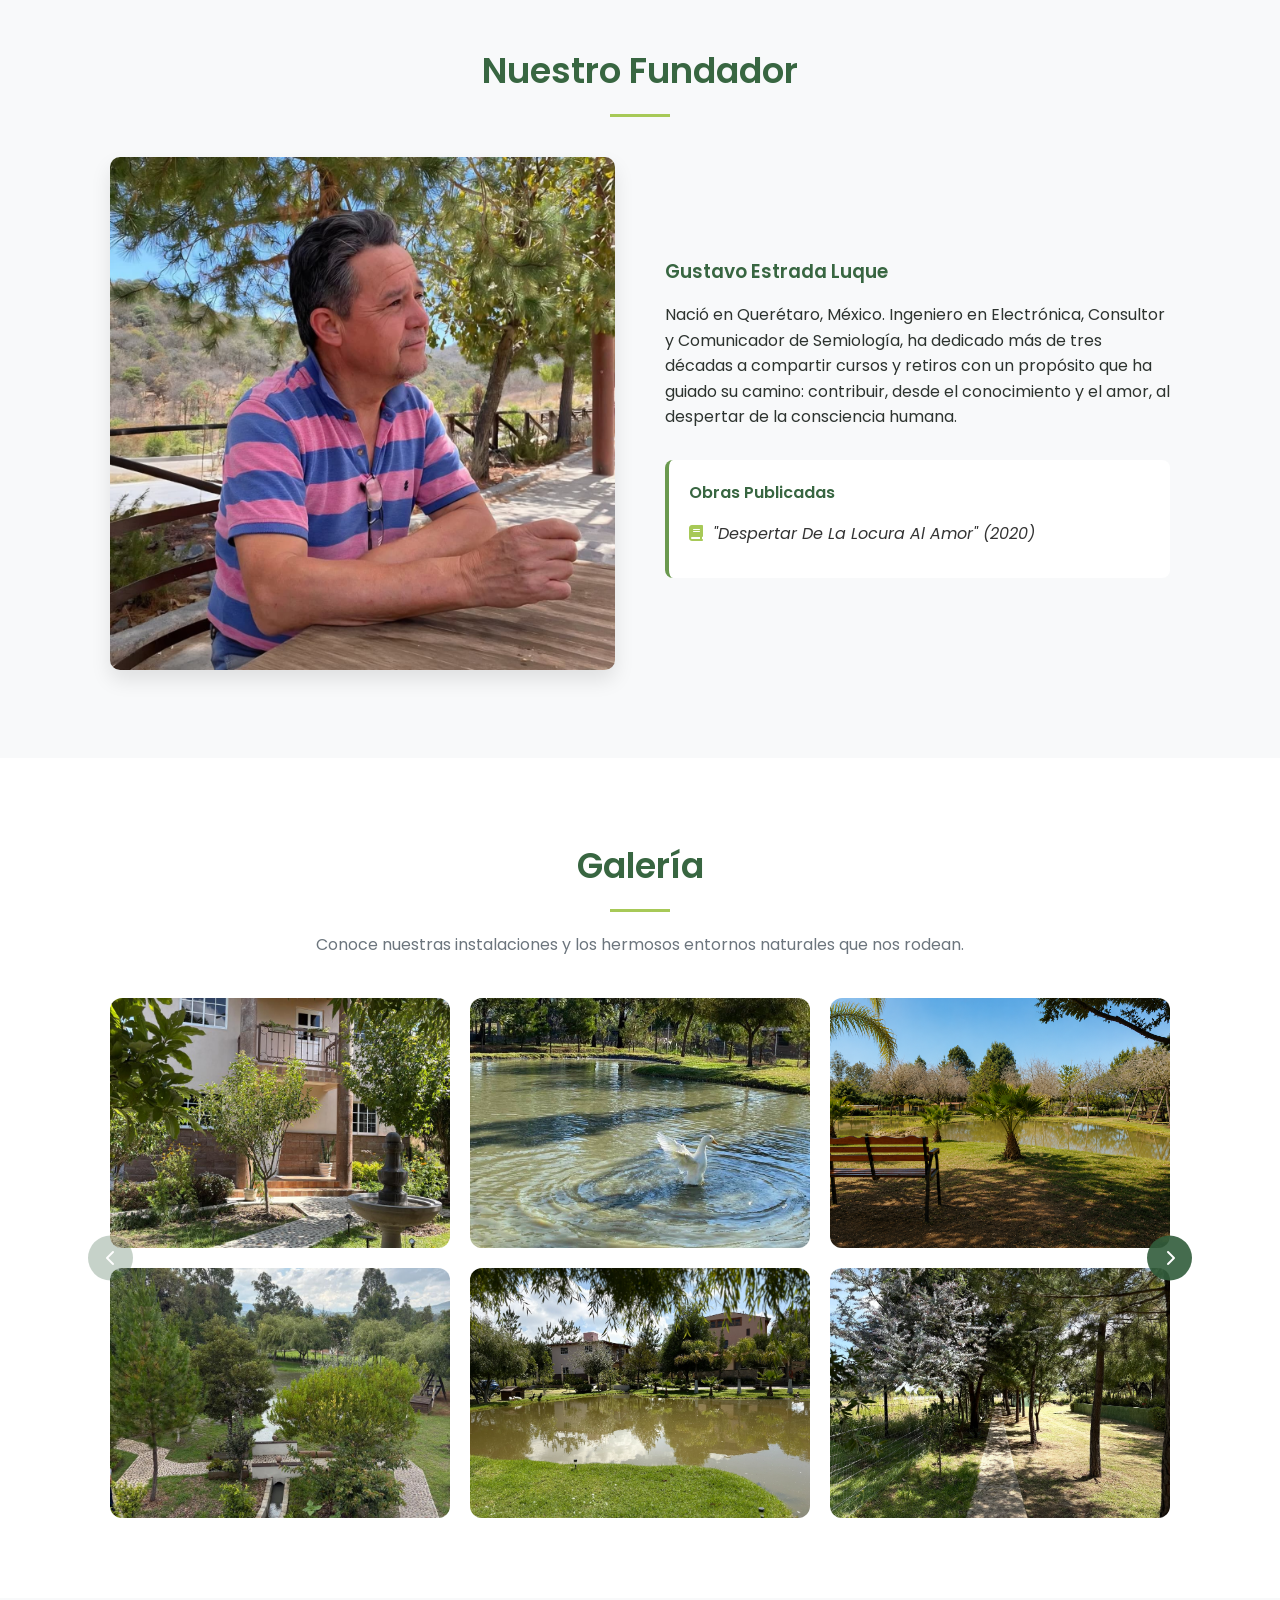
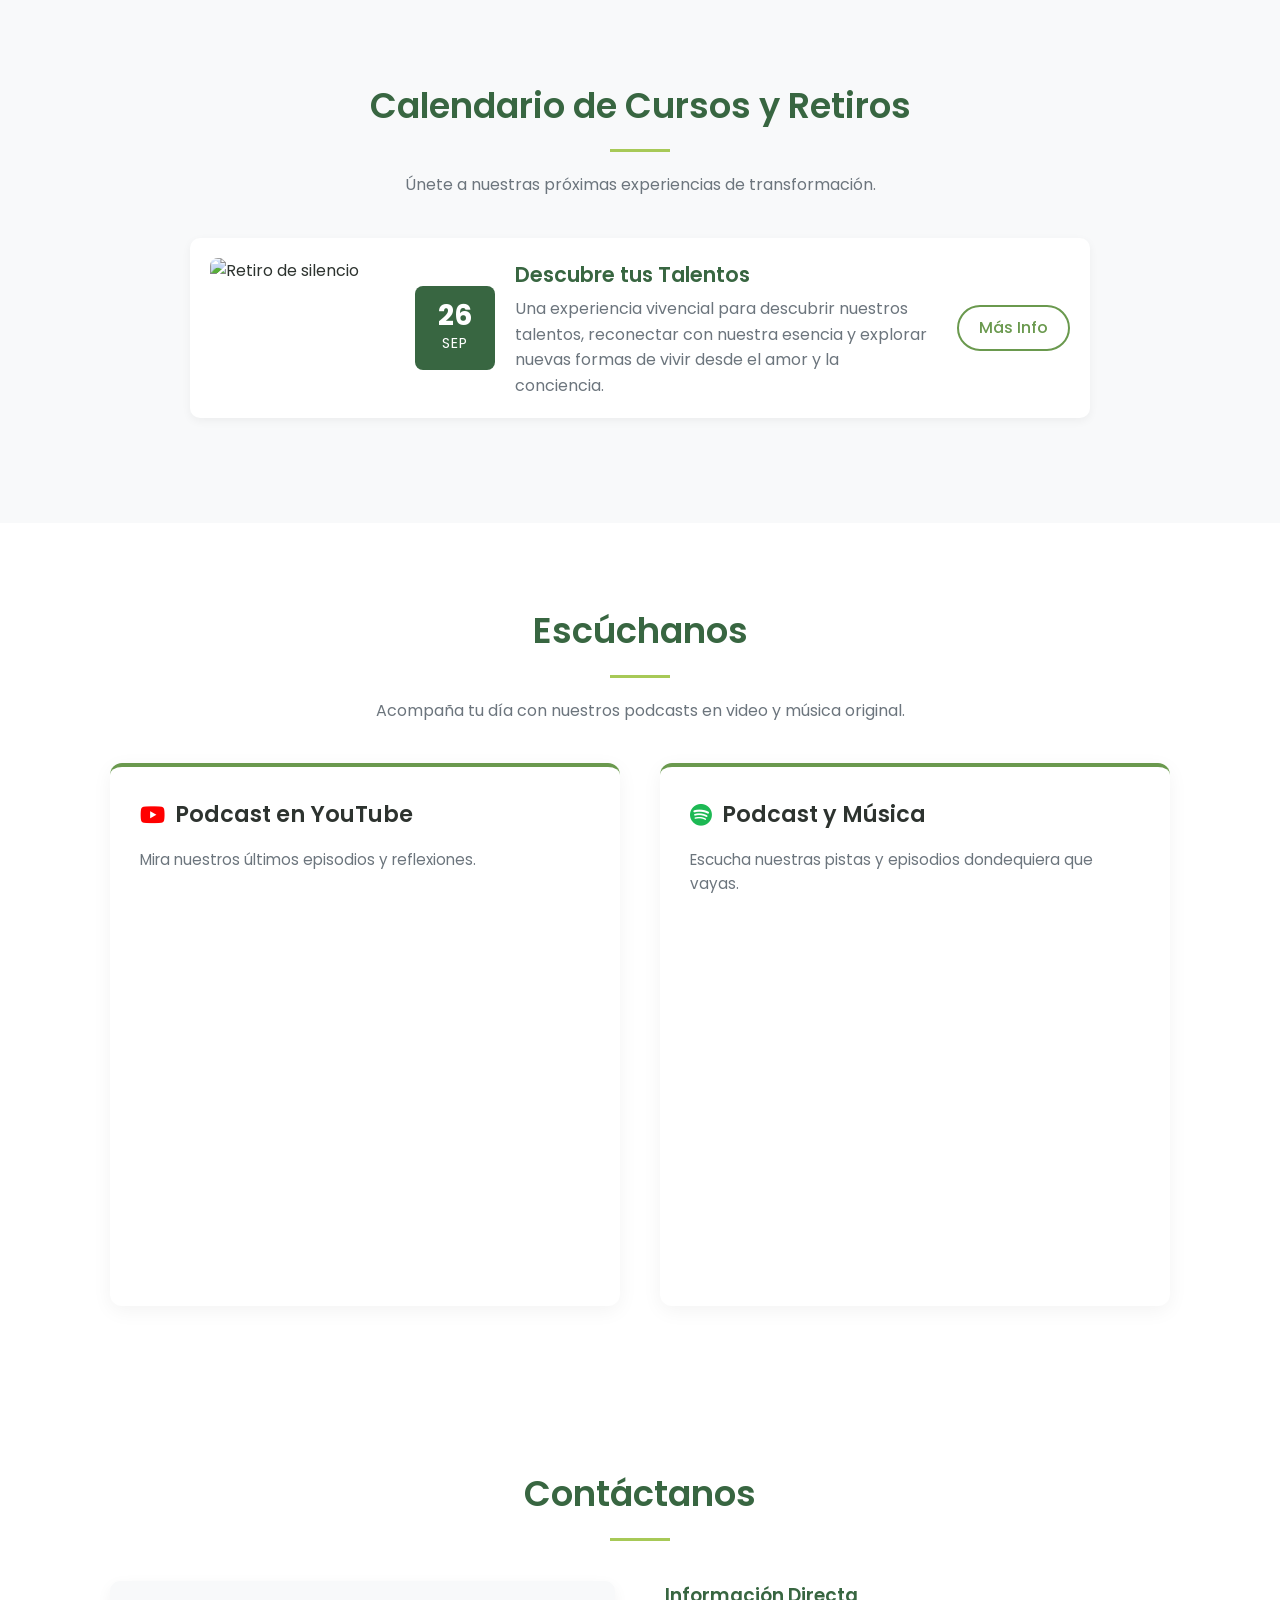
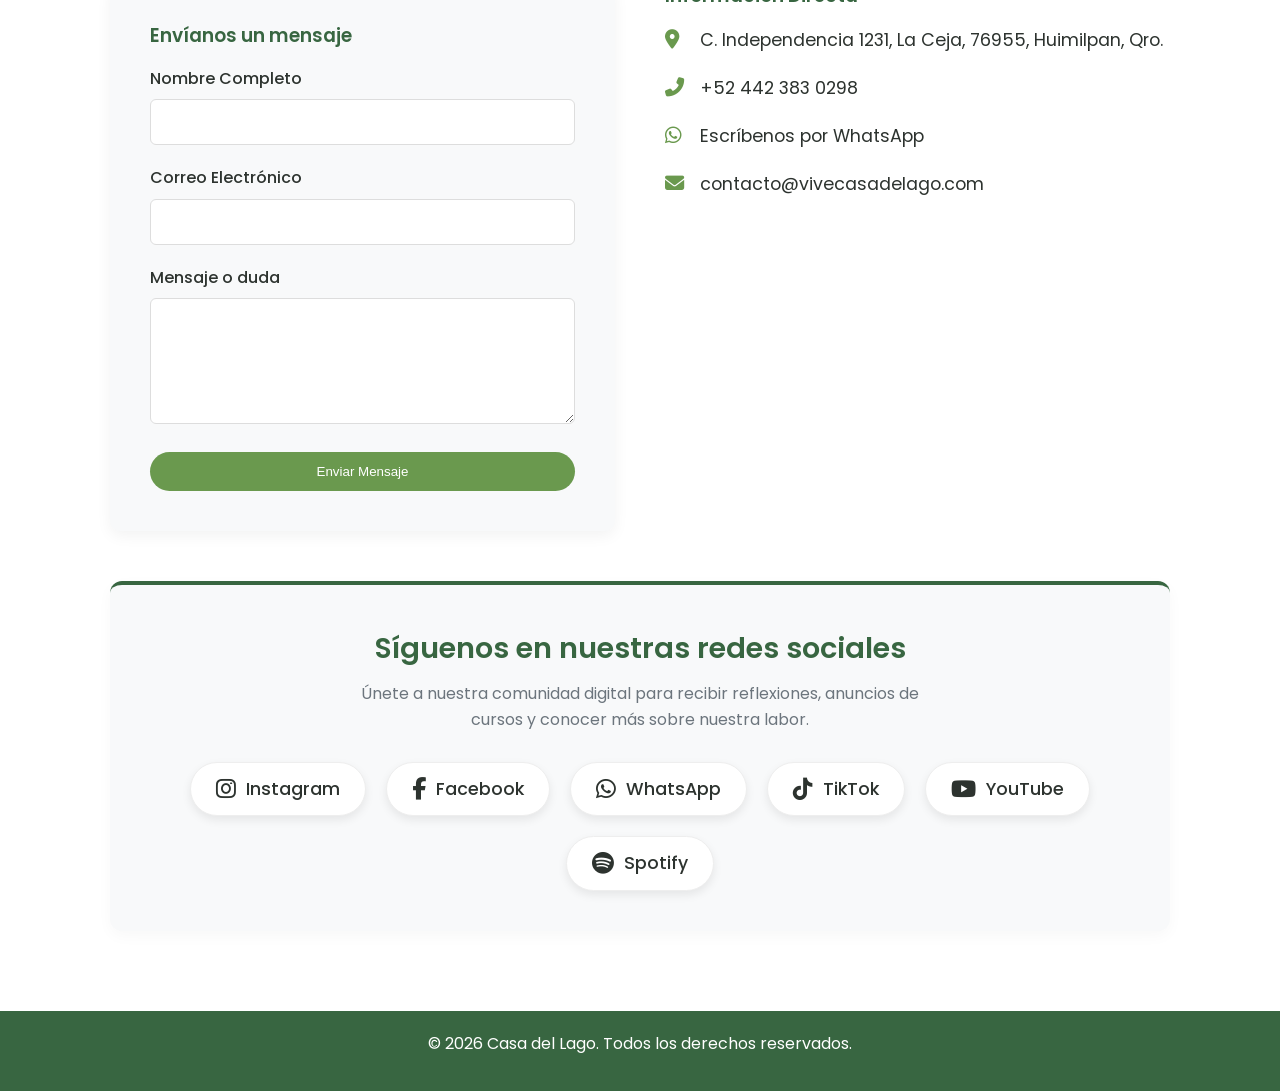
==== commit 8279491a: "Add files via upload" ====
--- a/index.html
+++ b/index.html
@@ -122,6 +122,7 @@
                 <li><a href="#fundador">Fundador</a></li>
                 <li><a href="#galeria">Galería</a></li>
                 <li><a href="#calendario">Cursos</a></li>
+                <li><a href="#media">Contenido</a></li>
                 <li><a href="#contacto">Contacto</a></li>
             </ul>
             <div class="hamburger">
@@ -230,12 +231,12 @@
 
             <div class="galeria-pagina">
 
-                <img src="./assets/Galeria_7.jpeg" class="galeria-img">
-                <img src="./assets/Galeria_8.jpeg" class="galeria-img">
+                <img src="./assets/Galeria_7.JPEG" class="galeria-img">
+                <img src="./assets/Galeria_8.JPEG" class="galeria-img">
                 <img src="./assets/Galeria_9.jpeg" class="galeria-img">
-                <img src="./assets/Galeria_10.jpeg" class="galeria-img">
+                <img src="./assets/Galeria_10.JPEG" class="galeria-img">
                 <img src="./assets/Galeria_11.jpeg" class="galeria-img">
-                <img src="./assets/Galeria_12.jpeg" class="galeria-img">
+                <img src="./assets/Galeria_12.JPEG" class="galeria-img">
 
             </div>
         
@@ -274,7 +275,7 @@
                         <p>Una experiencia vivencial para descubrir nuestros talentos, reconectar con nuestra esencia y explorar nuevas formas de vivir desde el amor y la conciencia.</p>
                     </div>
                     <div class="curso-accion">
-                        <a href="#contacto" class="btn-outline">Más Info</a>
+                        <a href="curso-detalle.html" class="btn-outline">Más Info</a>
                     </div>
                 </div>
 
@@ -316,6 +317,35 @@
                     </div>
                 </div>
  -->               
+            </div>
+        </div>
+    </section>
+
+    <!-- Sección Media / Podcast (NUEVA) -->
+    <section id="media" class="section">
+        <div class="container">
+            <h2 class="section-title">Escúchanos</h2>
+            <p class="section-subtitle">Acompaña tu día con nuestros podcasts en video y música original.</p>
+
+            <div class="media-grid">
+                <!-- Columna YouTube -->
+                <div class="media-card">
+                    <h3><i class="fab fa-youtube" style="color: #FF0000;"></i> Podcast en YouTube</h3>
+                    <p>Mira nuestros últimos episodios y reflexiones.</p>
+                    <div class="iframe-container video-container">
+                        <iframe  src="https://www.youtube-nocookie.com/embed/q2cHylJ19ek?si=mBuJPYjGn4c6pJ2s"  title="YouTube video player"  frameborder="0"  allow="accelerometer; autoplay; clipboard-write; encrypted-media; gyroscope; picture-in-picture; web-share"  referrerpolicy="strict-origin-when-cross-origin"  allowfullscreen> </iframe>
+                    </div>
+                </div>
+
+                <!-- Columna Spotify -->
+                <div class="media-card">
+                    <h3><i class="fab fa-spotify" style="color: #1DB954;"></i> Podcast y Música</h3>
+                    <p>Escucha nuestras pistas y episodios dondequiera que vayas.</p>
+                    <div class="iframe-container spotify-container">
+                        <!-- Reemplaza el 'src' con el enlace Embed de tu playlist, artista o podcast de Spotify -->
+                        <iframe style="border-radius:12px" src="https://open.spotify.com/embed/album/2GuNYQRQGd58erDqCDiDPm?utm_source=generator&theme=0&si=c9789480f657421c" width="100%" height="352" frameBorder="0" allowfullscreen="" allow="autoplay; clipboard-write; encrypted-media; fullscreen; picture-in-picture" loading="lazy"></iframe>
+                    </div>
+                </div>
             </div>
         </div>
     </section>
@@ -371,11 +401,17 @@
                     <a href="https://www.facebook.com/vivecasadelago/" target="_blank" class="red-btn facebook">
                         <i class="fab fa-facebook-f"></i> Facebook
                     </a>
-                    <a href="https://wa.me/524423830298" target="_blank" class="red-btn whatsapp">
+                    <a href="https://chat.whatsapp.com/LXFdmdEe51zGiMsJ1k6VL0" target="_blank" class="red-btn whatsapp">
                         <i class="fab fa-whatsapp"></i> WhatsApp
                     </a>
                     <a href="https://tiktok.com/@vivecasadelago" target="_blank" class="red-btn tiktok">
                         <i class="fab fa-tiktok"></i> TikTok
+                    </a>
+                    <a href="https://www.youtube.com/@vivecasadelago" target="_blank" class="red-btn youtube">
+                        <i class="fab fa-youtube"></i> YouTube
+                    </a>
+                    <a href="https://open.spotify.com/intl-es/album/2GuNYQRQGd58erDqCDiDPm?si=TUTL06-NTya3uyGGwDmWtw" target="_blank" class="red-btn spotify">
+                        <i class="fab fa-spotify"></i> Spotify
                     </a>
                 </div>
             </div>
--- a/css/styles.css
+++ b/css/styles.css
@@ -121,6 +121,72 @@
 .info-list i { color: var(--secondary-green); font-size: 1.2rem; width: 20px; }
 .info-list a:hover { color: var(--primary-green); text-decoration: underline; }
 .mapa-container { margin-top: 30px; border-radius: 10px; overflow: hidden; }
+
+/* =========================================
+   SECCIÓN MEDIA / PODCAST
+   ========================================= */
+.media-grid {
+    display: grid;
+    grid-template-columns: repeat(auto-fit, minmax(320px, 1fr));
+    gap: 40px;
+    margin-top: 30px;
+}
+
+.media-card {
+    background: var(--bg-pure);
+    padding: 30px;
+    border-radius: 12px;
+    box-shadow: 0 5px 20px rgba(0,0,0,0.05);
+    border-top: 4px solid var(--secondary-green);
+    transition: transform 0.3s ease;
+}
+
+.media-card:hover {
+    transform: translateY(-5px);
+}
+
+.media-card h3 {
+    display: flex;
+    align-items: center;
+    gap: 10px;
+    font-size: 1.4rem;
+    color: var(--text-dark);
+}
+
+.media-card p {
+    color: var(--text-light);
+    margin-bottom: 20px;
+    font-size: 0.95rem;
+}
+
+/* Contenedores responsivos para los iframes */
+.iframe-container {
+    position: relative;
+    width: 100%;
+    border-radius: 12px;
+    overflow: hidden;
+}
+
+/* Mantener proporción 16:9 para YouTube */
+.video-container {
+    padding-bottom: 56.25%; 
+    height: 0;
+}
+
+.video-container iframe {
+    position: absolute;
+    top: 0;
+    left: 0;
+    width: 100%;
+    height: 100%;
+    border-radius: 8px;
+}
+
+/* Spotify tiene una altura fija definida en su propio iframe, 
+   así que solo aseguramos que tome el ancho completo */
+.spotify-container iframe {
+    width: 100%;
+}
 
 
 /* --- REDES SOCIALES DESTACADAS (NUEVA SECCIÓN) --- */
@@ -197,7 +263,17 @@
     border-color: #000000;
 }
 
-
+.red-btn.youtube:hover {
+    background: #FF0000;
+    color: white;
+    border-color: #FF0000;
+}
+
+.red-btn.spotify:hover {
+    background: #1DB954;
+    color: white;
+    border-color: #1DB954;
+}
 
 /* Footer */
 footer { background: var(--primary-green); color: var(--bg-pure); text-align: center; padding: 20px 0; }
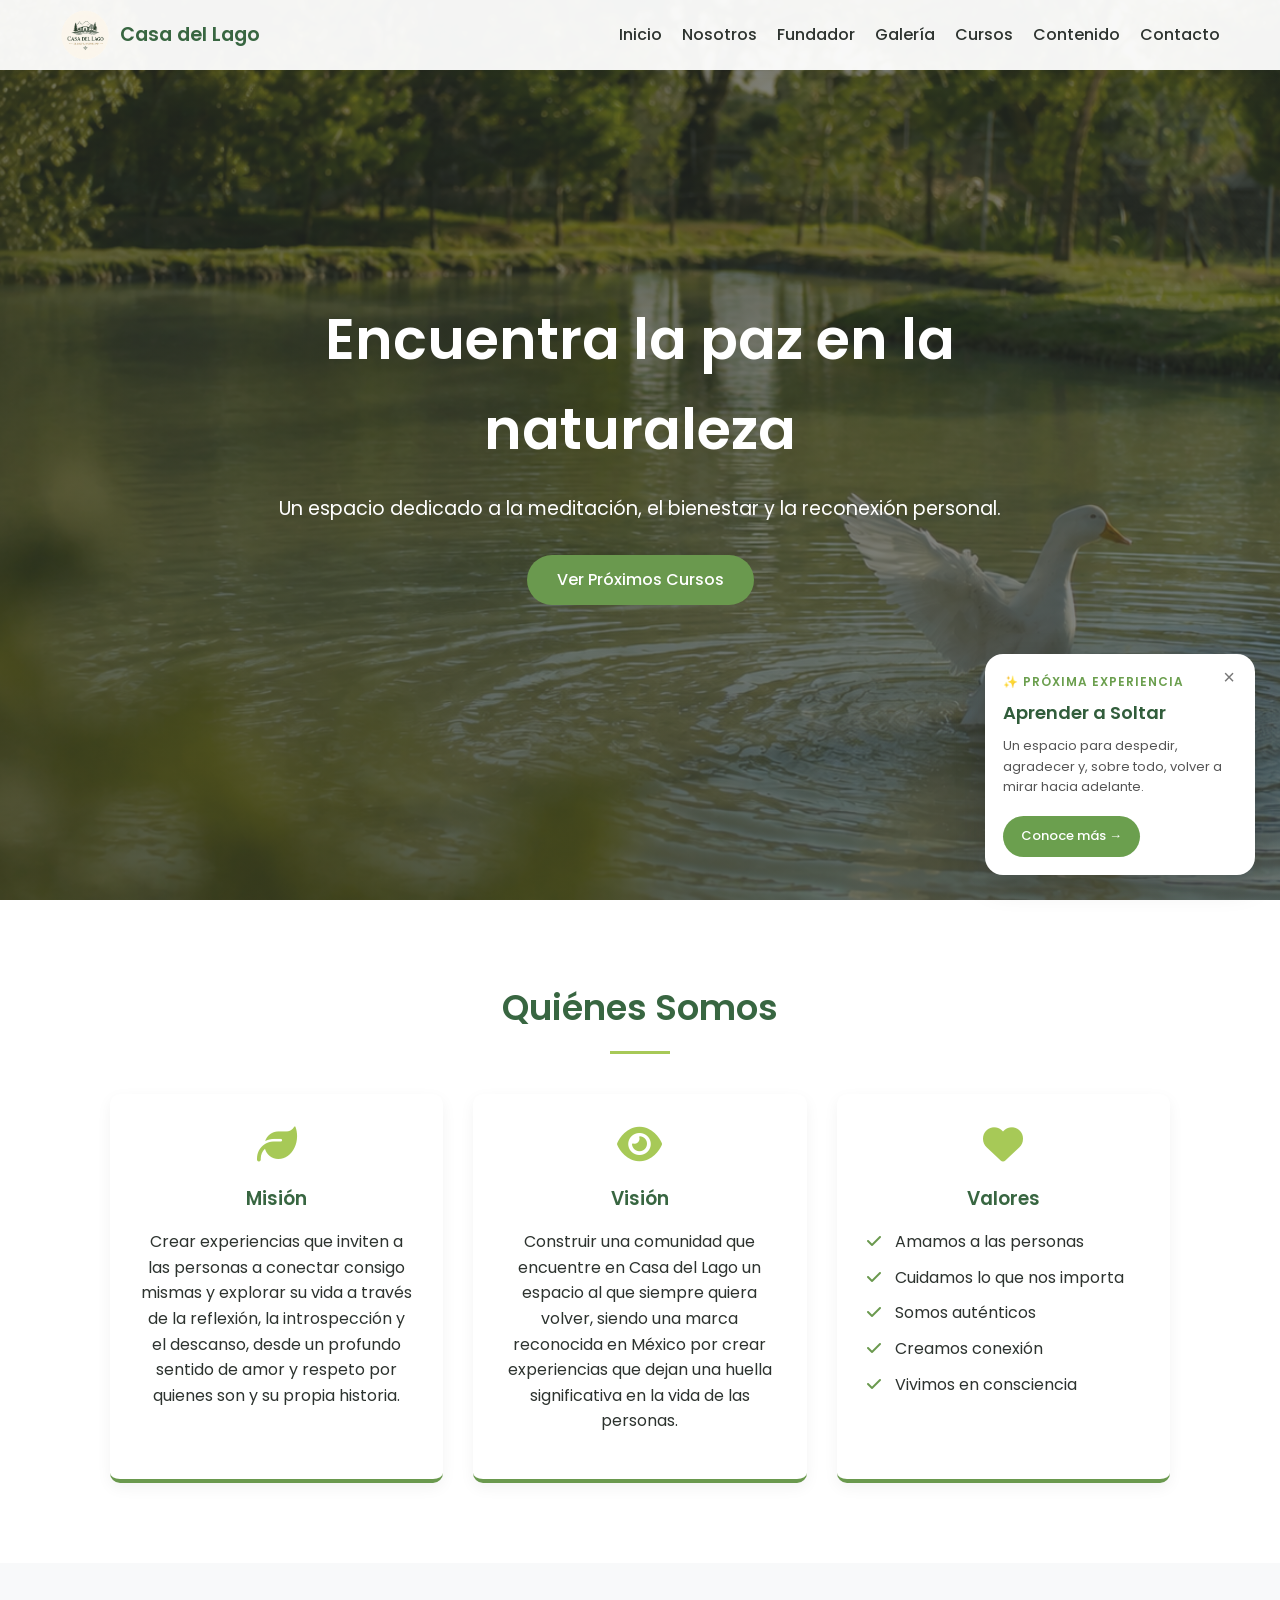
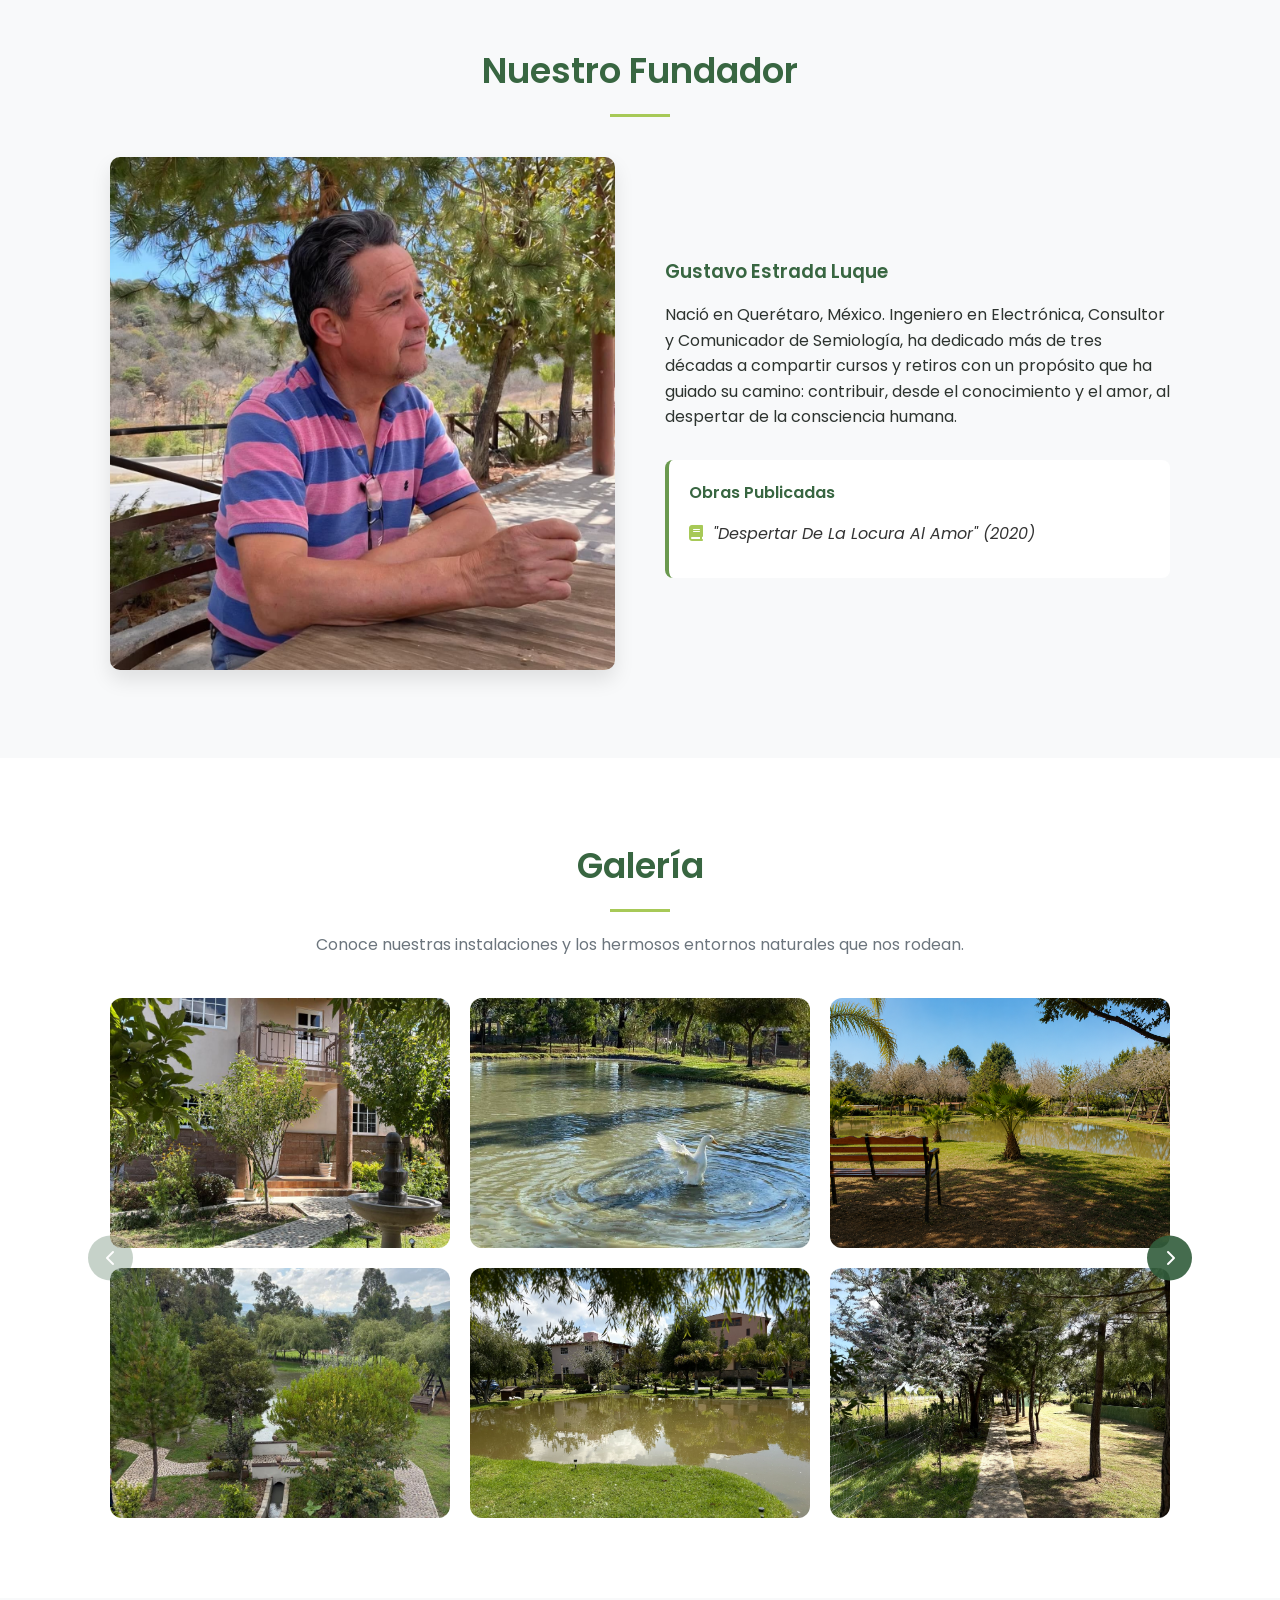
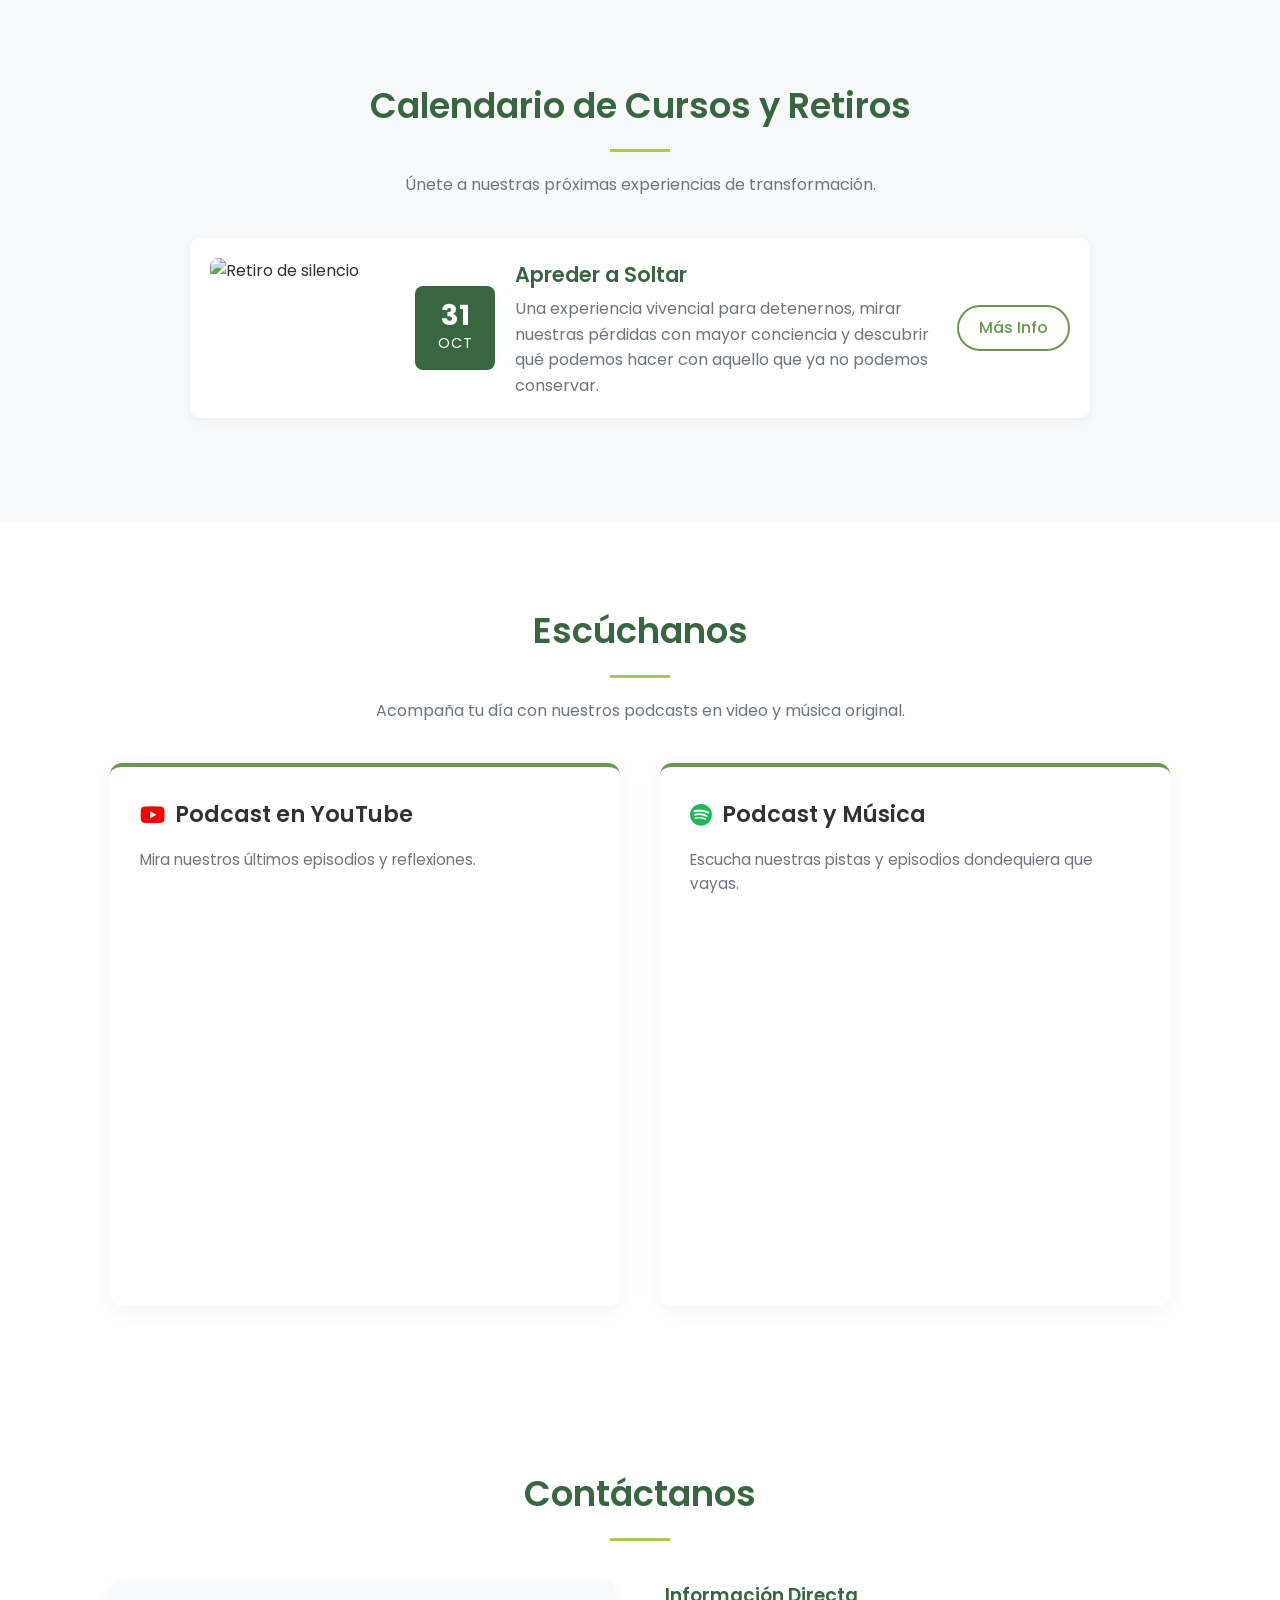
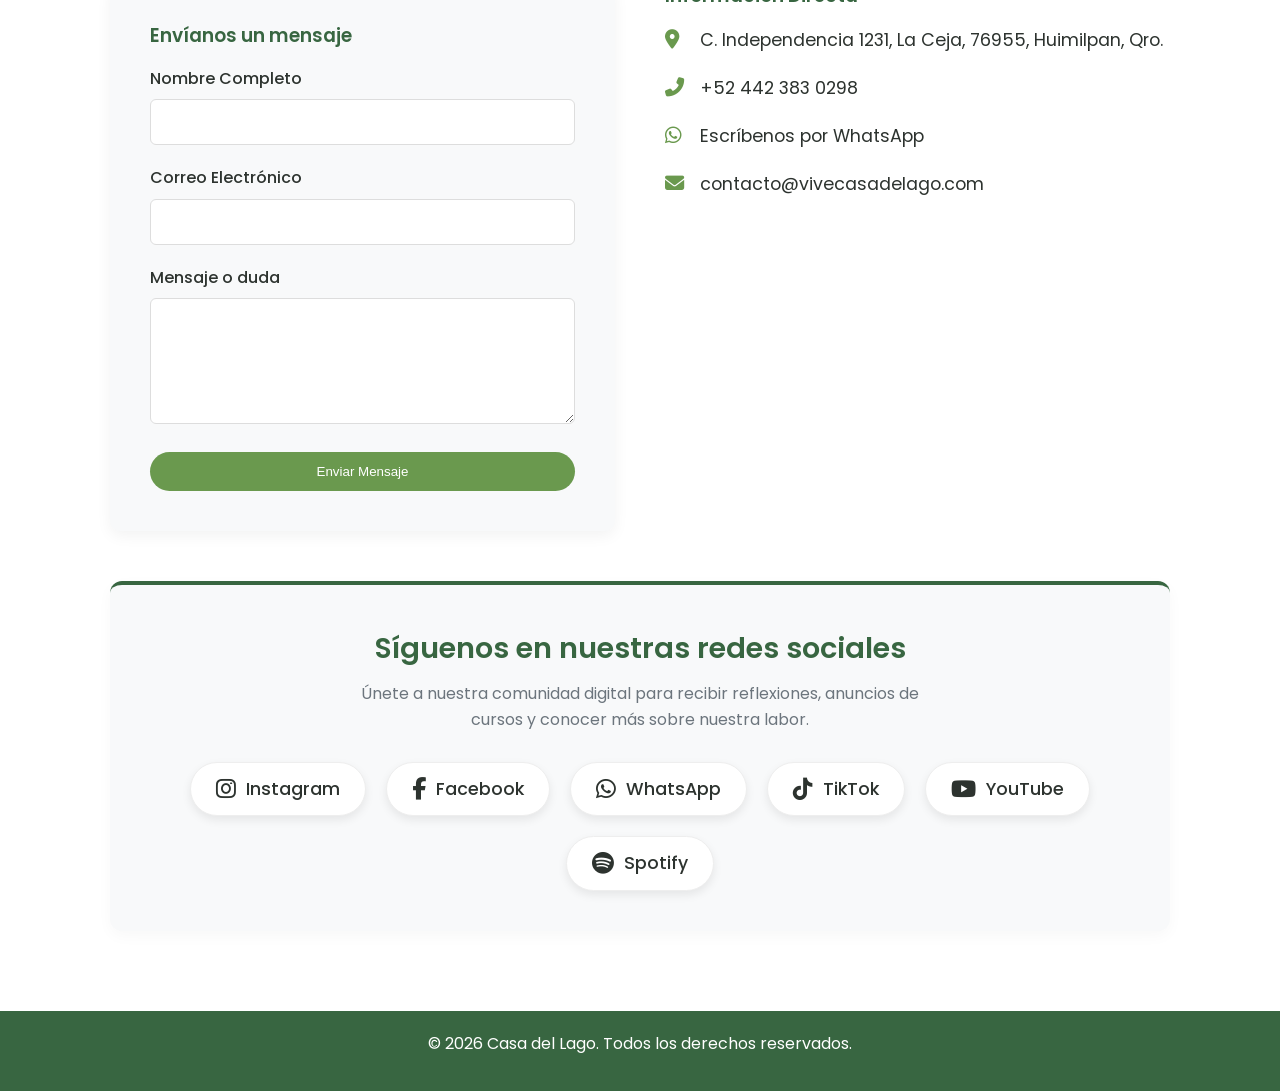
==== commit b6db9bec: "Add files via upload" ====
--- a/index.html
+++ b/index.html
@@ -267,12 +267,12 @@
                         <img src="https://images.unsplash.com/photo-1593811167562-9cef47bfc4d7?ixlib=rb-4.0.3&auto=format&fit=crop&w=400&q=80" alt="Retiro de silencio">
                     </div>
                     <div class="curso-fecha">
-                        <span class="dia">26</span>
-                        <span class="mes">SEP</span>
+                        <span class="dia">31</span>
+                        <span class="mes">OCT</span>
                     </div>
                     <div class="curso-info">
-                        <h3>Descubre tus Talentos</h3>
-                        <p>Una experiencia vivencial para descubrir nuestros talentos, reconectar con nuestra esencia y explorar nuevas formas de vivir desde el amor y la conciencia.</p>
+                        <h3>Apreder a Soltar</h3>
+                        <p>Una experiencia vivencial para detenernos, mirar nuestras pérdidas con mayor conciencia y descubrir qué podemos hacer con aquello que ya no podemos conservar.</p>
                     </div>
                     <div class="curso-accion">
                         <a href="curso-detalle.html" class="btn-outline">Más Info</a>
@@ -440,11 +440,11 @@
             ✨ Próxima experiencia
         </div>
 
-        <h3>Descubre tus Talentos</h3>
+        <h3>Aprender a Soltar</h3>
 
         <p>
-            Una experiencia para descubrir tus talentos y
-            reconectar contigo.
+            Un espacio para despedir, agradecer y, sobre todo,
+            volver a mirar hacia adelante.
         </p>
 
         <a href="#calendario" class="curso-popup-link">
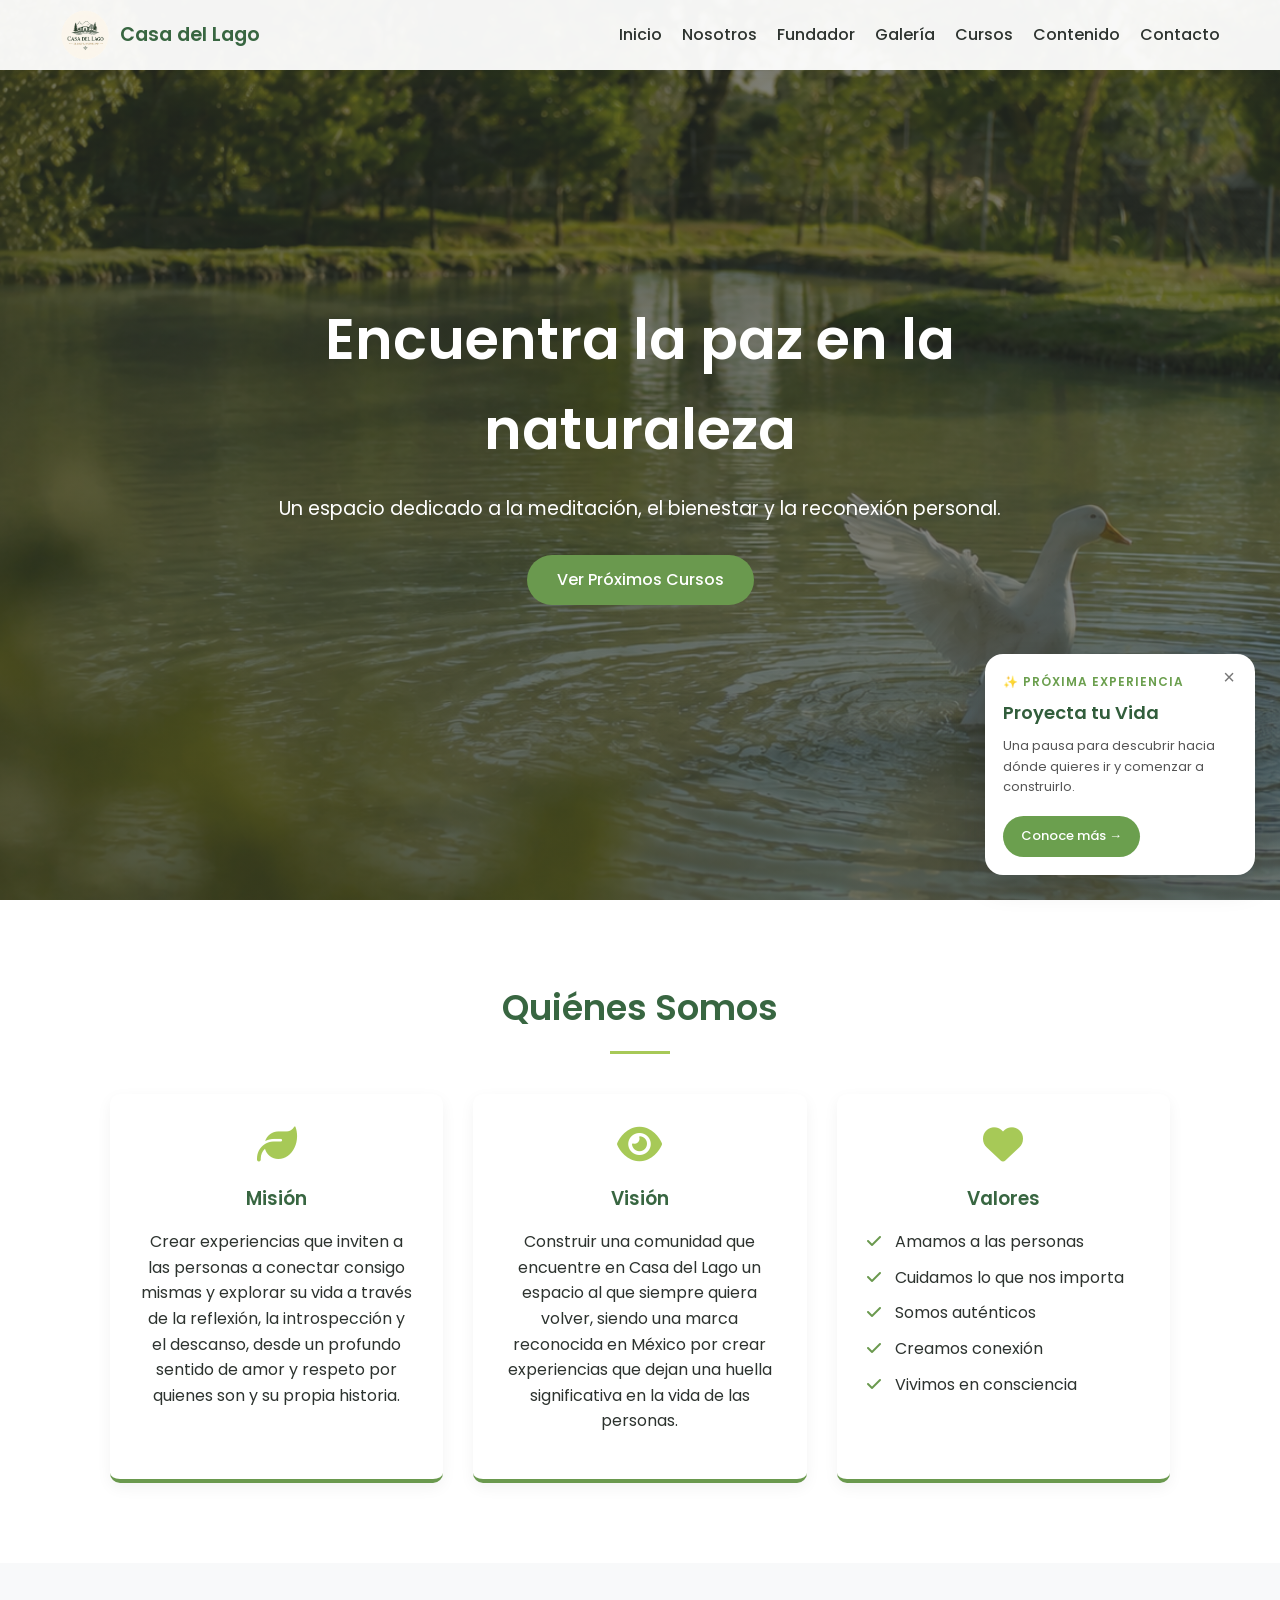
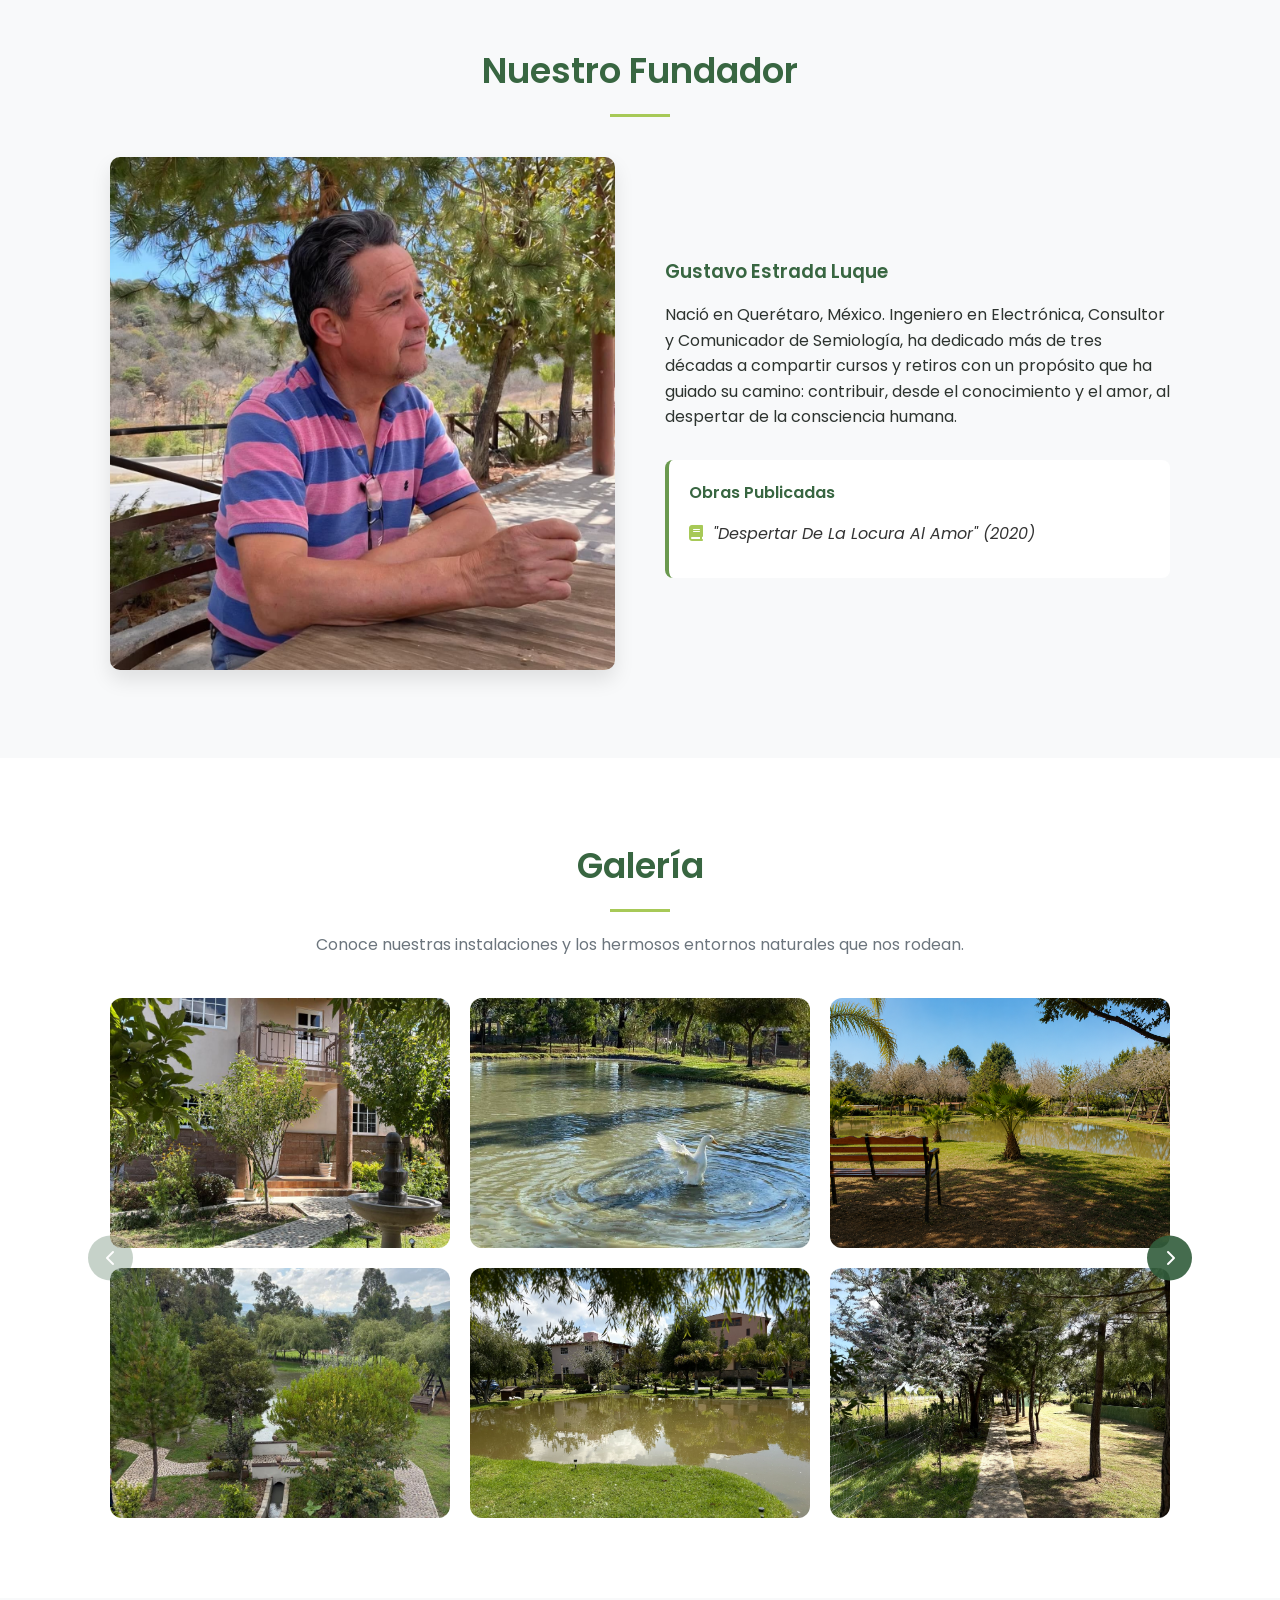
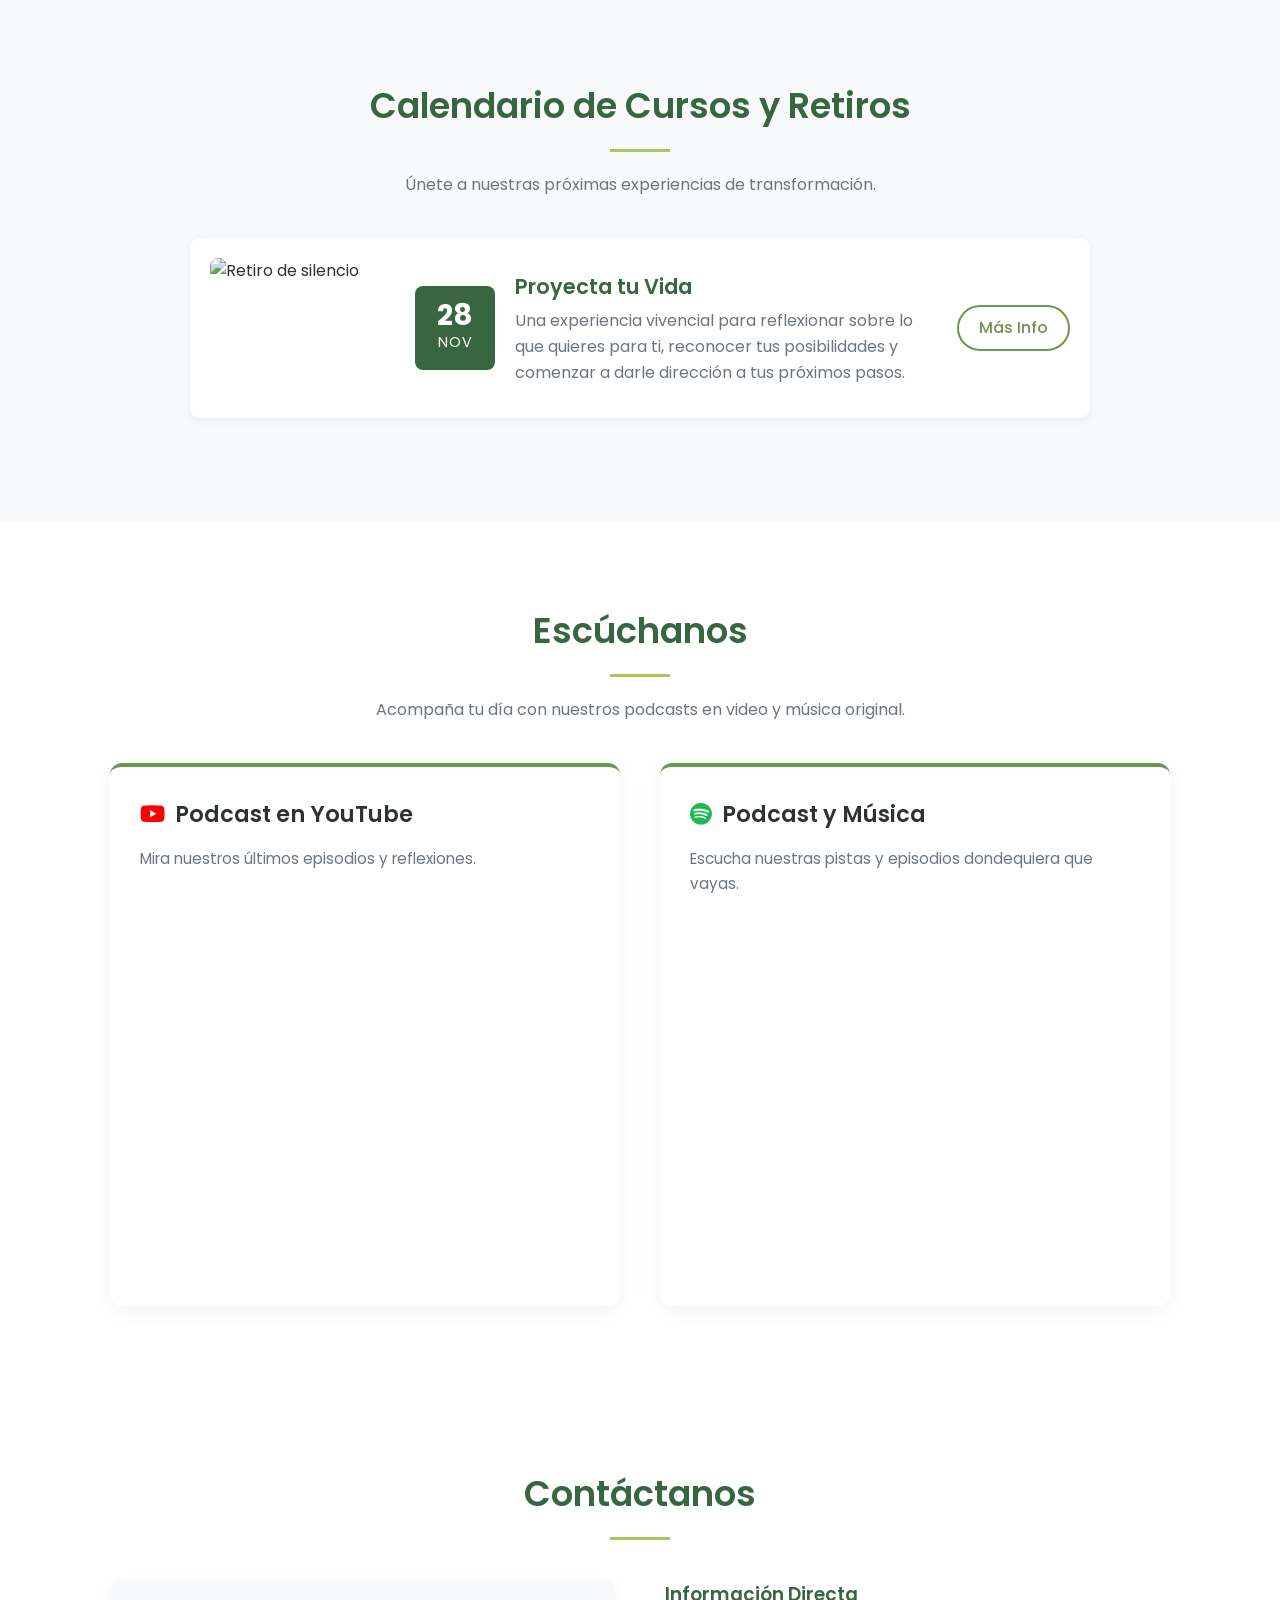
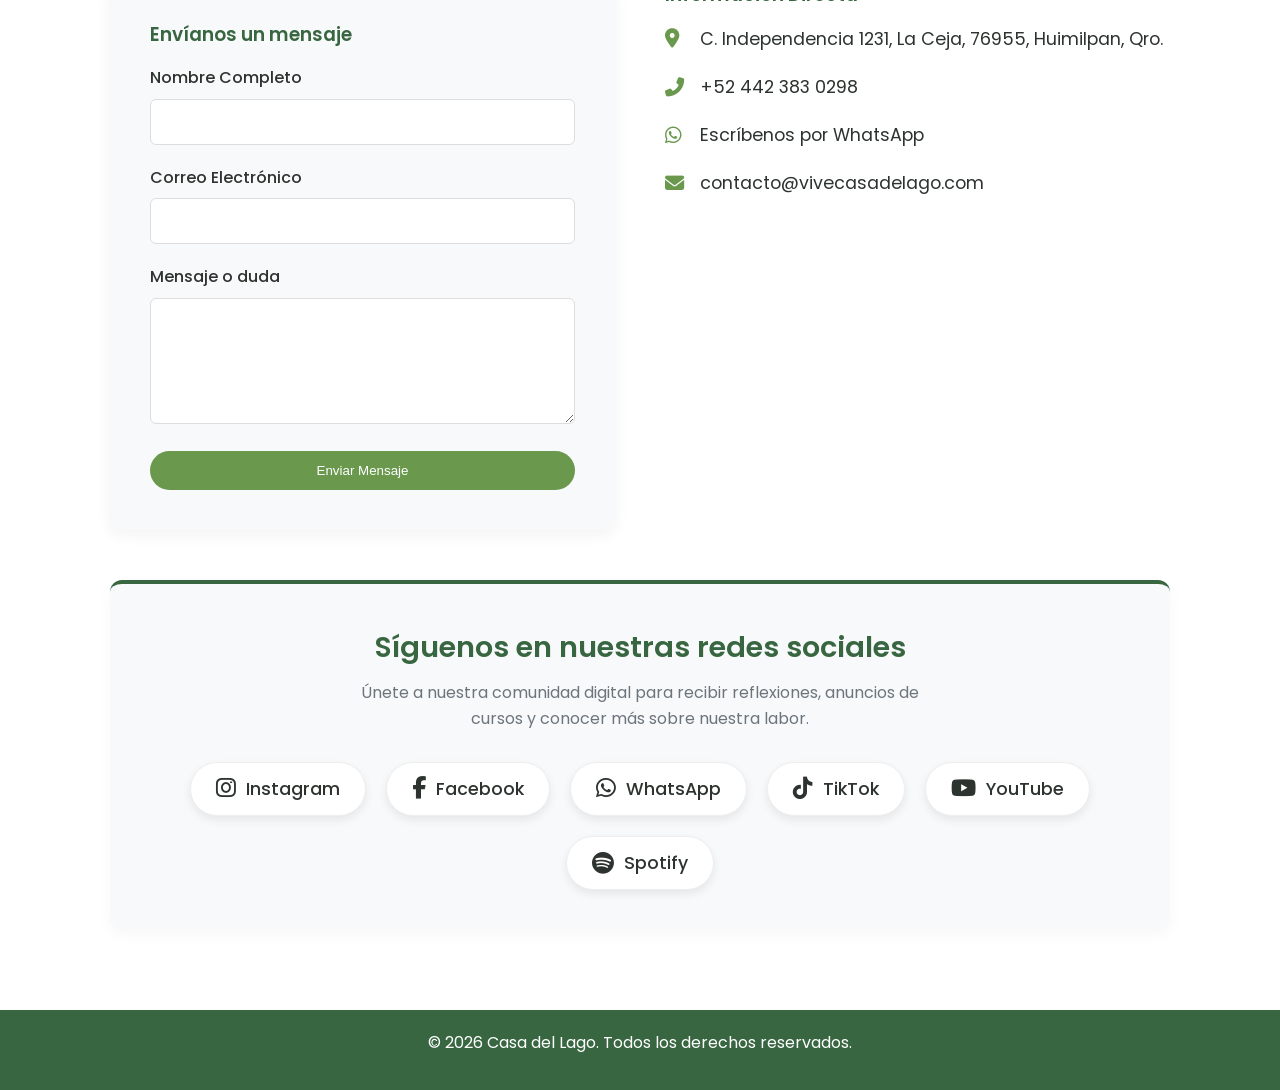
==== commit d8dbd504: "Add files via upload" ====
--- a/index.html
+++ b/index.html
@@ -267,12 +267,12 @@
                         <img src="https://images.unsplash.com/photo-1593811167562-9cef47bfc4d7?ixlib=rb-4.0.3&auto=format&fit=crop&w=400&q=80" alt="Retiro de silencio">
                     </div>
                     <div class="curso-fecha">
-                        <span class="dia">31</span>
-                        <span class="mes">OCT</span>
+                        <span class="dia">28</span>
+                        <span class="mes">NOV</span>
                     </div>
                     <div class="curso-info">
-                        <h3>Apreder a Soltar</h3>
-                        <p>Una experiencia vivencial para detenernos, mirar nuestras pérdidas con mayor conciencia y descubrir qué podemos hacer con aquello que ya no podemos conservar.</p>
+                        <h3>Proyecta tu Vida</h3>
+                        <p>Una experiencia vivencial para reflexionar sobre lo que quieres para ti, reconocer tus posibilidades y comenzar a darle dirección a tus próximos pasos.</p>
                     </div>
                     <div class="curso-accion">
                         <a href="curso-detalle.html" class="btn-outline">Más Info</a>
@@ -440,11 +440,11 @@
             ✨ Próxima experiencia
         </div>
 
-        <h3>Aprender a Soltar</h3>
+        <h3>Proyecta tu Vida</h3>
 
         <p>
-            Un espacio para despedir, agradecer y, sobre todo,
-            volver a mirar hacia adelante.
+            Una pausa para descubrir hacia dónde quieres ir
+            y comenzar a construirlo.
         </p>
 
         <a href="#calendario" class="curso-popup-link">
